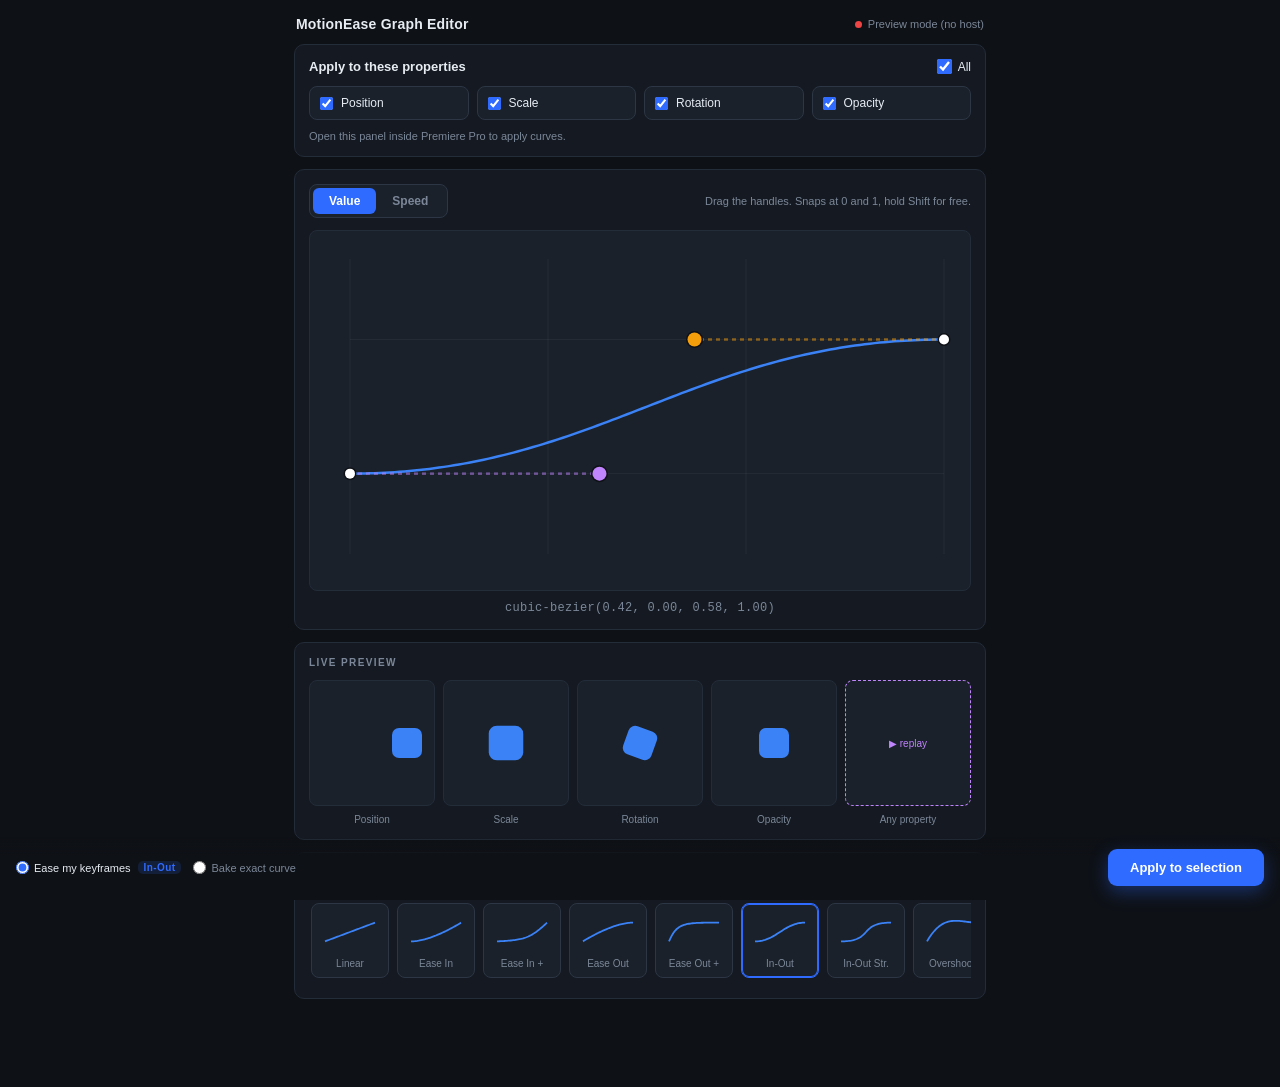
==== client/index.html @ f1df330a "Fix apply: pass raw key times and scope to the playhead's segment Two fixes for keyframe application" ====
<!DOCTYPE html>
<html lang="en">
<head>
    <meta charset="UTF-8" />
    <meta name="viewport" content="width=device-width, initial-scale=1.0" />
    <title>MotionEase Graph Editor</title>
    <link rel="stylesheet" href="css/style.css" />
</head>
<body>
    <div id="app">
        <!-- Title bar -->
        <header class="titlebar">
            <span class="title">MotionEase Graph Editor</span>
            <span class="status" id="hostStatus"><span class="dot"></span> Connecting…</span>
        </header>

        <!-- Properties -->
        <section class="block">
            <div class="row spread">
                <h2>Apply to these properties</h2>
                <label class="check inline">
                    <input type="checkbox" id="propAll" checked />
                    <span>All</span>
                </label>
            </div>
            <div class="prop-grid" id="propGrid">
                <label class="prop-chip"><input type="checkbox" data-prop="position" checked /><span>Position</span></label>
                <label class="prop-chip"><input type="checkbox" data-prop="scale" checked /><span>Scale</span></label>
                <label class="prop-chip"><input type="checkbox" data-prop="rotation" checked /><span>Rotation</span></label>
                <label class="prop-chip"><input type="checkbox" data-prop="opacity" checked /><span>Opacity</span></label>
            </div>
            <p class="hint" id="selectionHint">Select a clip with 2+ keyframes, then Apply.</p>
        </section>

        <!-- Editor -->
        <section class="block">
            <div class="row spread">
                <div class="seg" role="tablist">
                    <button class="seg-btn active" id="tabValue" data-mode="value">Value</button>
                    <button class="seg-btn" id="tabSpeed" data-mode="speed">Speed</button>
                </div>
                <span class="hint small">Drag the handles. Snaps at 0 and 1, hold Shift for free.</span>
            </div>

            <div class="graph-wrap">
                <canvas id="graph" width="560" height="300"></canvas>
            </div>

            <div class="readout" id="readout">cubic-bezier(0.42, 0.00, 0.58, 1.00)</div>
        </section>

        <!-- Live preview -->
        <section class="block">
            <div class="section-cap">LIVE PREVIEW</div>
            <div class="preview-row">
                <div class="preview-cell" data-preview="position"><div class="stage"><div class="dot-box" id="pvPosition"></div></div><span>Position</span></div>
                <div class="preview-cell" data-preview="scale"><div class="stage"><div class="dot-box" id="pvScale"></div></div><span>Scale</span></div>
                <div class="preview-cell" data-preview="rotation"><div class="stage"><div class="dot-box" id="pvRotation"></div></div><span>Rotation</span></div>
                <div class="preview-cell" data-preview="opacity"><div class="stage"><div class="dot-box" id="pvOpacity"></div></div><span>Opacity</span></div>
                <div class="preview-cell more" id="replayBtn"><div class="stage"><div class="more-badge">▶ replay</div></div><span>Any property</span></div>
            </div>
        </section>

        <!-- Presets -->
        <section class="block">
            <div class="row spread">
                <div class="section-cap">PRESETS</div>
                <button class="ghost-btn" id="savePresetBtn">+ Save current</button>
            </div>
            <div class="preset-scroll" id="presetScroll"></div>
        </section>

        <!-- Apply bar -->
        <footer class="applybar">
            <div class="apply-mode">
                <label class="radio"><input type="radio" name="applyMode" value="native" checked /><span>Ease my keyframes</span><em class="ease-type" id="easeType">In-Out</em></label>
                <label class="radio"><input type="radio" name="applyMode" value="bake" /><span>Bake exact curve</span></label>
                <span class="dens" id="densWrap">
                    <button class="step" id="densMinus" type="button" tabindex="-1" aria-label="Fewer keyframes">&minus;</button>
                    <input id="densInput" type="number" min="4" max="120" value="12" />
                    <button class="step" id="densPlus" type="button" tabindex="-1" aria-label="More keyframes">+</button>
                    <span class="dens-label">kf</span>
                </span>
            </div>
            <button class="apply-btn" id="applyBtn">Apply to selection</button>
        </footer>

        <div class="toast" id="toast"></div>
    </div>

    <script src="js/CSInterface.js"></script>
    <script src="js/bezier.js"></script>
    <script src="js/presets.js"></script>
    <script src="js/graph.js"></script>
    <script src="js/main.js"></script>
</body>
</html>
---- client/css/style.css ----
:root {
    --bg: #0e1116;
    --panel: #151a22;
    --panel-2: #1a212b;
    --stroke: #232c39;
    --stroke-2: #2c3644;
    --text: #e7ecf3;
    --muted: #7b8798;
    --muted-2: #5b6675;
    --accent: #2f6bff;
    --accent-soft: rgba(47, 107, 255, 0.15);
    --curve: #3b82f6;
    --handle-a: #c084fc;
    --handle-b: #f59e0b;
    --grid: rgba(255, 255, 255, 0.05);
    --ok: #22c55e;
    --radius: 10px;
    --font: -apple-system, BlinkMacSystemFont, "Segoe UI", Roboto, Helvetica, Arial, sans-serif;
}

* { box-sizing: border-box; margin: 0; padding: 0; }

html, body {
    background: var(--bg);
    color: var(--text);
    font-family: var(--font);
    font-size: 13px;
    -webkit-user-select: none;
    user-select: none;
    overflow-x: hidden;
    scrollbar-width: thin;                       /* Firefox / newer Chromium */
    scrollbar-color: var(--stroke-2) transparent;
}

/* ---- Themed scrollbars (panel runs in Chromium, so webkit rules apply) ---- */
::-webkit-scrollbar { width: 10px; height: 10px; }
::-webkit-scrollbar-track { background: transparent; }
::-webkit-scrollbar-thumb {
    background: var(--stroke-2);
    border-radius: 10px;
    border: 3px solid transparent;               /* inset padding around the thumb */
    background-clip: content-box;                /* keeps the rounded pill look */
    min-height: 36px;
}
::-webkit-scrollbar-thumb:hover { background: #3f4b5e; background-clip: content-box; }
::-webkit-scrollbar-thumb:active { background: var(--accent); background-clip: content-box; }
::-webkit-scrollbar-corner { background: transparent; }

#app { padding: 12px 14px 76px; max-width: 720px; margin: 0 auto; }

/* Title bar */
.titlebar { display: flex; align-items: center; justify-content: space-between; padding: 4px 2px 12px; }
.title { font-weight: 600; font-size: 14px; letter-spacing: .2px; }
.status { display: flex; align-items: center; gap: 6px; font-size: 11px; color: var(--muted); }
.status .dot { width: 7px; height: 7px; border-radius: 50%; background: var(--muted-2); }
.status.ok .dot { background: var(--ok); box-shadow: 0 0 8px var(--ok); }
.status.err .dot { background: #ef4444; }

/* Blocks */
.block {
    background: var(--panel);
    border: 1px solid var(--stroke);
    border-radius: var(--radius);
    padding: 14px;
    margin-bottom: 12px;
}
.row { display: flex; align-items: center; gap: 10px; }
.spread { justify-content: space-between; }
h2 { font-size: 13px; font-weight: 600; }
.section-cap { font-size: 10px; letter-spacing: 1.4px; color: var(--muted); font-weight: 700; }
.hint { color: var(--muted); font-size: 11px; margin-top: 10px; }
.hint.small { margin-top: 0; }

/* Checkboxes */
.check { display: inline-flex; align-items: center; gap: 6px; cursor: pointer; }
.check input { accent-color: var(--accent); width: 15px; height: 15px; }
.check.inline span { color: var(--text); font-size: 12px; }

/* Property chips */
.prop-grid { display: grid; grid-template-columns: repeat(4, 1fr); gap: 8px; margin-top: 12px; }
.prop-chip {
    display: flex; align-items: center; gap: 8px; cursor: pointer;
    background: var(--panel-2); border: 1px solid var(--stroke-2);
    border-radius: 8px; padding: 9px 10px; transition: border-color .15s, background .15s;
}
.prop-chip:hover { border-color: #3a4658; }
.prop-chip input { accent-color: var(--accent); }
.prop-chip span { font-size: 12px; }

/* Segmented control */
.seg { display: inline-flex; background: var(--panel-2); border: 1px solid var(--stroke-2); border-radius: 8px; padding: 3px; }
.seg-btn {
    border: none; background: transparent; color: var(--muted);
    padding: 6px 16px; border-radius: 6px; font-size: 12px; font-weight: 600; cursor: pointer;
    font-family: var(--font); transition: all .15s;
}
.seg-btn.active { background: var(--accent); color: #fff; }

/* Graph */
.graph-wrap { margin-top: 12px; background: var(--panel-2); border: 1px solid var(--stroke); border-radius: 8px; padding: 6px; }
#graph { width: 100%; height: auto; display: block; cursor: crosshair; touch-action: none; }
.readout {
    margin-top: 10px; font-family: "SF Mono", "Cascadia Code", Consolas, monospace;
    font-size: 12px; color: var(--muted); text-align: center; letter-spacing: .3px;
}

/* Live preview */
.preview-row { display: grid; grid-template-columns: repeat(5, 1fr); gap: 8px; margin-top: 12px; }
.preview-cell { display: flex; flex-direction: column; align-items: center; gap: 8px; }
.preview-cell span { font-size: 10px; color: var(--muted); }
.stage {
    width: 100%; aspect-ratio: 1 / 1; background: var(--panel-2);
    border: 1px solid var(--stroke); border-radius: 8px; position: relative; overflow: hidden;
    display: flex; align-items: center; justify-content: center;
}
.dot-box { width: 30px; height: 30px; border-radius: 7px; background: var(--curve); }
.preview-cell.more .stage { border-style: dashed; border-color: var(--handle-a); }
.more-badge { font-size: 10px; color: var(--handle-a); cursor: pointer; }

/* Presets */
.preset-scroll { display: flex; gap: 8px; overflow-x: auto; padding: 12px 2px 6px; }
.preset {
    flex: 0 0 auto; width: 78px; background: var(--panel-2);
    border: 1px solid var(--stroke-2); border-radius: 8px; padding: 8px; cursor: pointer;
    display: flex; flex-direction: column; gap: 6px; align-items: center; transition: border-color .15s;
    position: relative;
}
.preset:hover { border-color: var(--accent); }
.preset.active { border-color: var(--accent); box-shadow: 0 0 0 1px var(--accent) inset; }
.preset canvas { width: 100%; height: 40px; display: block; }
.preset span { font-size: 10px; color: var(--muted); white-space: nowrap; overflow: hidden; text-overflow: ellipsis; max-width: 100%; }
.preset .del { position: absolute; top: 2px; right: 4px; color: var(--muted-2); font-size: 12px; display: none; }
.preset:hover .del { display: block; }

.ghost-btn {
    background: transparent; border: 1px solid var(--stroke-2); color: var(--muted);
    border-radius: 7px; padding: 5px 10px; font-size: 11px; cursor: pointer; font-family: var(--font);
}
.ghost-btn:hover { color: var(--text); border-color: #3a4658; }

/* Apply bar */
.applybar {
    position: fixed; left: 0; right: 0; bottom: 0; background: linear-gradient(180deg, rgba(14,17,22,0) 0%, var(--bg) 30%);
    padding: 12px 16px 14px; display: flex; align-items: center; justify-content: space-between; gap: 12px;
}
.range-opt { font-size: 11px; }
.apply-mode { display: flex; align-items: center; gap: 12px; font-size: 11px; flex-wrap: wrap; }
.radio { display: inline-flex; align-items: center; gap: 5px; cursor: pointer; color: var(--muted); }
.radio input { accent-color: var(--accent); }
.radio input:checked + span { color: var(--text); }
/* segmented stepper pill: [ − | 24 | + ] kf */
.dens { color: var(--muted); display: inline-flex; align-items: center; gap: 6px; }
.dens.hidden { display: none; }
.dens .step,
.dens input {
    background: var(--panel-2);
    border: 1px solid var(--stroke-2);
    color: var(--text);
    height: 26px;
    font-family: var(--font);
}
.dens .step {
    width: 24px; padding: 0; font-size: 15px; line-height: 1; cursor: pointer;
    display: inline-flex; align-items: center; justify-content: center;
    transition: background .12s, color .12s, border-color .12s;
}
.dens #densMinus { border-radius: 7px 0 0 7px; border-right: none; }
.dens #densPlus { border-radius: 0 7px 7px 0; border-left: none; }
.dens input {
    width: 40px; text-align: center; font-size: 12px; font-weight: 600;
    border-radius: 0; padding: 0; margin: 0; -moz-appearance: textfield;
}
.dens .step:hover { background: var(--stroke-2); color: #fff; }
.dens .step:active { background: var(--accent); border-color: var(--accent); color: #fff; }
.dens input:focus { outline: none; border-color: var(--accent); }
.dens-label { font-size: 11px; color: var(--muted); }
/* kill the native Windows spinner arrows */
.dens input::-webkit-outer-spin-button,
.dens input::-webkit-inner-spin-button { -webkit-appearance: none; margin: 0; }
.ease-type {
    font-style: normal; font-size: 10px; font-weight: 700; letter-spacing: .4px;
    color: var(--accent); background: var(--accent-soft);
    border-radius: 5px; padding: 1px 6px; margin-left: 2px;
}
.ease-type.linear { color: var(--muted); background: transparent; border: 1px solid var(--stroke-2); }
.apply-btn {
    background: var(--accent); color: #fff; border: none; border-radius: 9px;
    padding: 11px 22px; font-size: 13px; font-weight: 700; cursor: pointer; font-family: var(--font);
    box-shadow: 0 6px 18px rgba(47,107,255,.35);
}
.apply-btn:hover { filter: brightness(1.08); }
.apply-btn:active { transform: translateY(1px); }
.apply-btn:disabled { opacity: .5; cursor: not-allowed; box-shadow: none; }

/* Toast */
.toast {
    position: fixed; bottom: 70px; left: 50%; transform: translateX(-50%) translateY(20px);
    background: #0b0e13; border: 1px solid var(--stroke-2); color: var(--text);
    padding: 10px 16px; border-radius: 8px; font-size: 12px; opacity: 0; pointer-events: none;
    transition: opacity .2s, transform .2s; max-width: 90%; text-align: center;
}
.toast.show { opacity: 1; transform: translateX(-50%) translateY(0); }
.toast.err { border-color: #ef4444; }
.toast.ok { border-color: var(--ok); }
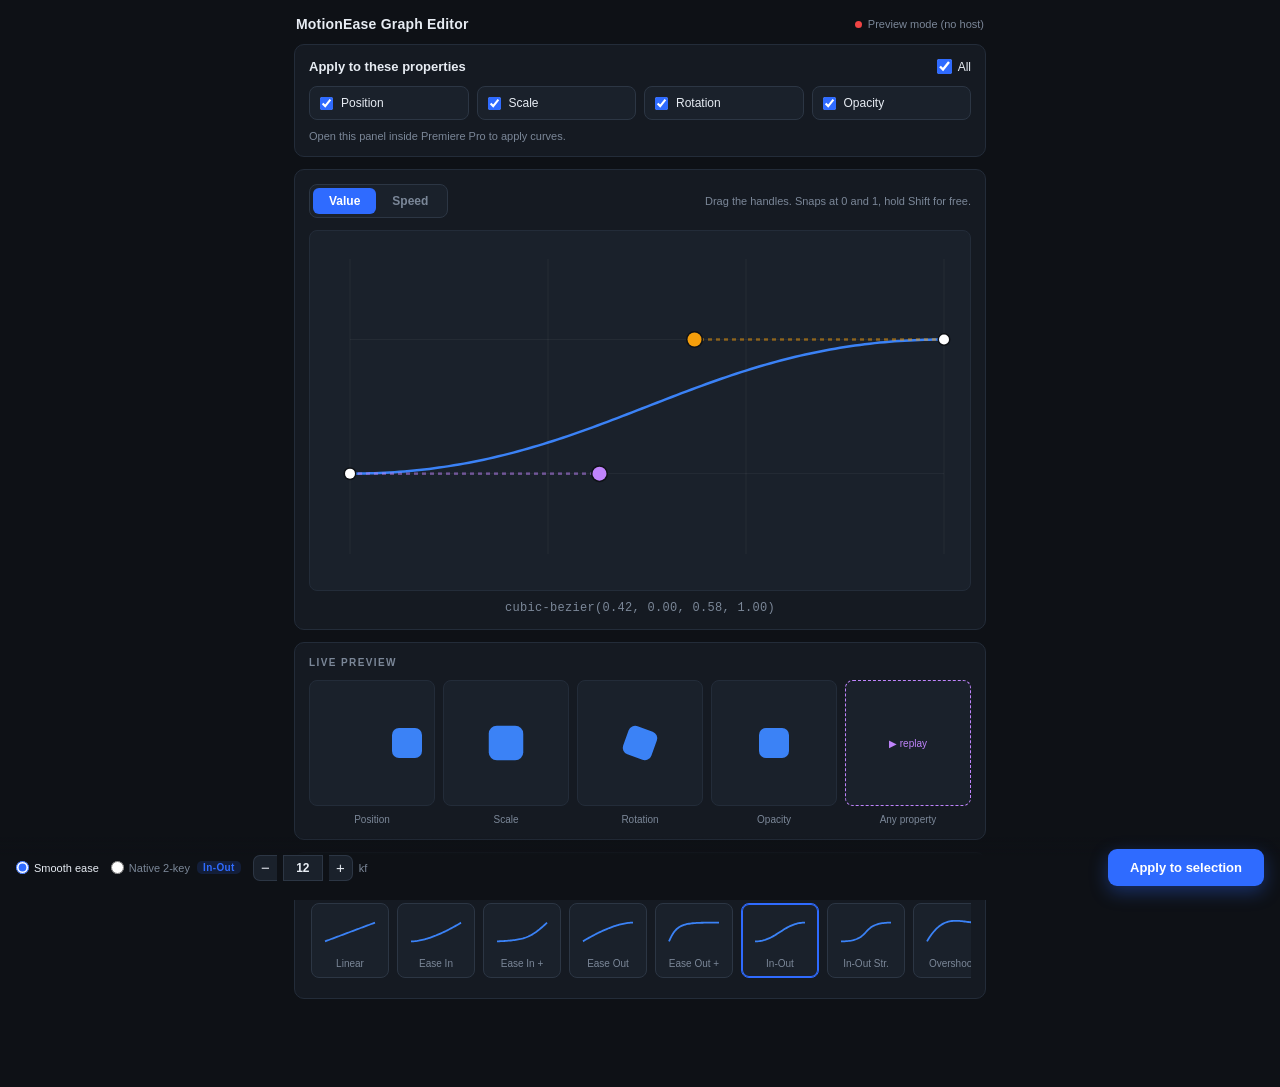
==== commit 6ab56067: "Add adaptive bezier baking as the default "Smooth ease" mode Since Premiere's API can't set keyframe" ====
--- a/client/index.html
+++ b/client/index.html
@@ -73,8 +73,8 @@
         <!-- Apply bar -->
         <footer class="applybar">
             <div class="apply-mode">
-                <label class="radio"><input type="radio" name="applyMode" value="native" checked /><span>Ease my keyframes</span><em class="ease-type" id="easeType">In-Out</em></label>
-                <label class="radio"><input type="radio" name="applyMode" value="bake" /><span>Bake exact curve</span></label>
+                <label class="radio"><input type="radio" name="applyMode" value="bake" checked /><span>Smooth ease</span></label>
+                <label class="radio"><input type="radio" name="applyMode" value="native" /><span>Native 2-key</span><em class="ease-type" id="easeType">In-Out</em></label>
                 <span class="dens" id="densWrap">
                     <button class="step" id="densMinus" type="button" tabindex="-1" aria-label="Fewer keyframes">&minus;</button>
                     <input id="densInput" type="number" min="4" max="120" value="12" />
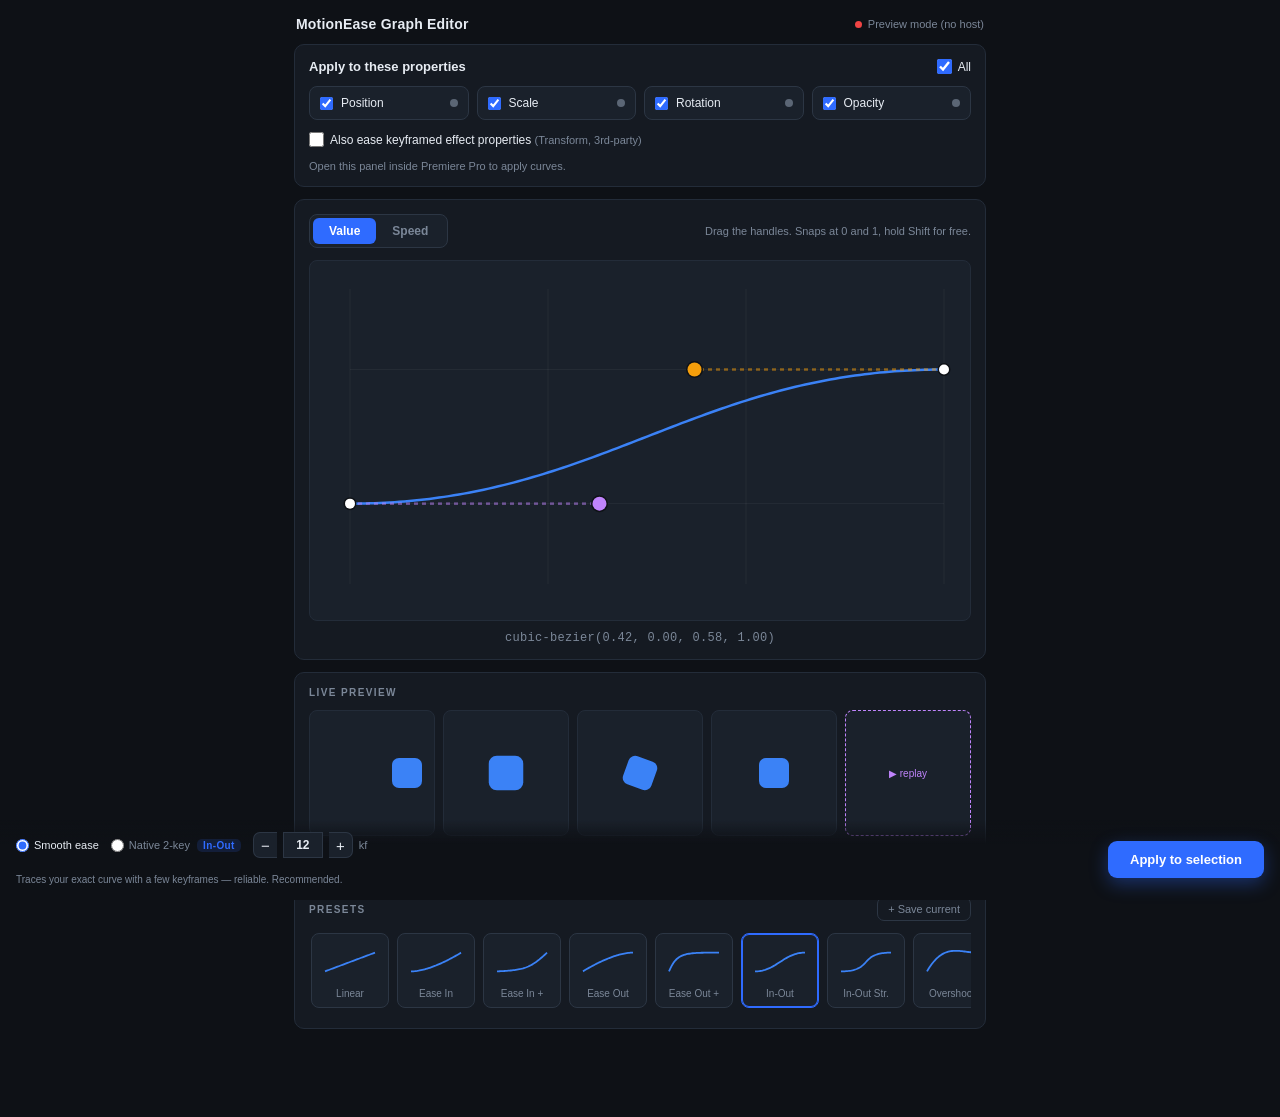
==== commit 170f80a5: "Clarify the two apply modes with tooltips + a live caption Smooth ease vs Native 2-key wasn't self-e" ====
--- a/client/index.html
+++ b/client/index.html
@@ -24,12 +24,14 @@
                 </label>
             </div>
             <div class="prop-grid" id="propGrid">
-                <label class="prop-chip"><input type="checkbox" data-prop="position" checked /><span>Position</span></label>
-                <label class="prop-chip"><input type="checkbox" data-prop="scale" checked /><span>Scale</span></label>
-                <label class="prop-chip"><input type="checkbox" data-prop="rotation" checked /><span>Rotation</span></label>
-                <label class="prop-chip"><input type="checkbox" data-prop="opacity" checked /><span>Opacity</span></label>
+                <label class="prop-chip"><input type="checkbox" data-prop="position" checked /><span>Position</span><i class="kf-dot" data-dot="position" title="keyframe status"></i></label>
+                <label class="prop-chip"><input type="checkbox" data-prop="scale" checked /><span>Scale</span><i class="kf-dot" data-dot="scale"></i></label>
+                <label class="prop-chip"><input type="checkbox" data-prop="rotation" checked /><span>Rotation</span><i class="kf-dot" data-dot="rotation"></i></label>
+                <label class="prop-chip"><input type="checkbox" data-prop="opacity" checked /><span>Opacity</span><i class="kf-dot" data-dot="opacity"></i></label>
             </div>
+            <label class="check inline anykeyed"><input type="checkbox" id="anyKeyed" /><span>Also ease keyframed effect properties <em>(Transform, 3rd-party)</em></span></label>
             <p class="hint" id="selectionHint">Select a clip with 2+ keyframes, then Apply.</p>
+            <p class="hint effects-line" id="effectsLine"></p>
         </section>
 
         <!-- Editor -->
@@ -73,14 +75,15 @@
         <!-- Apply bar -->
         <footer class="applybar">
             <div class="apply-mode">
-                <label class="radio"><input type="radio" name="applyMode" value="bake" checked /><span>Smooth ease</span></label>
-                <label class="radio"><input type="radio" name="applyMode" value="native" /><span>Native 2-key</span><em class="ease-type" id="easeType">In-Out</em></label>
+                <label class="radio" title="Bakes a few keyframes that trace your exact curve (incl. overshoot). Reliable on every Premiere version. Recommended."><input type="radio" name="applyMode" value="bake" checked /><span>Smooth ease</span></label>
+                <label class="radio" title="Keeps only your 2 keyframes and applies Premiere's bezier ease. Cleanest, but a generic ease — can't reproduce the exact curve."><input type="radio" name="applyMode" value="native" /><span>Native 2-key</span><em class="ease-type" id="easeType">In-Out</em></label>
                 <span class="dens" id="densWrap">
                     <button class="step" id="densMinus" type="button" tabindex="-1" aria-label="Fewer keyframes">&minus;</button>
                     <input id="densInput" type="number" min="4" max="120" value="12" />
                     <button class="step" id="densPlus" type="button" tabindex="-1" aria-label="More keyframes">+</button>
                     <span class="dens-label">kf</span>
                 </span>
+                <span class="mode-caption" id="modeCaption"></span>
             </div>
             <button class="apply-btn" id="applyBtn">Apply to selection</button>
         </footer>
--- a/client/css/style.css
+++ b/client/css/style.css
@@ -85,7 +85,22 @@
 }
 .prop-chip:hover { border-color: #3a4658; }
 .prop-chip input { accent-color: var(--accent); }
-.prop-chip span { font-size: 12px; }
+.prop-chip span { font-size: 12px; flex: 1; }
+
+/* per-property keyframe status dot */
+.kf-dot {
+    width: 8px; height: 8px; border-radius: 50%; flex: 0 0 auto;
+    background: var(--muted-2); box-shadow: none; transition: background .2s, box-shadow .2s;
+}
+.kf-dot.keyed { background: var(--ok); box-shadow: 0 0 7px var(--ok); }      /* has 2+ keyframes */
+.kf-dot.none  { background: var(--muted-2); opacity: .6; }                   /* keyframeable, not animated */
+.kf-dot.absent { background: transparent; border: 1px solid var(--stroke-2); } /* not on this clip */
+
+.anykeyed { margin-top: 12px; }
+.anykeyed span { font-size: 12px; color: var(--text); }
+.anykeyed em { font-style: normal; color: var(--muted); font-size: 11px; }
+.effects-line { margin-top: 6px; color: var(--handle-a); font-size: 11px; }
+.effects-line:empty { display: none; }
 
 /* Segmented control */
 .seg { display: inline-flex; background: var(--panel-2); border: 1px solid var(--stroke-2); border-radius: 8px; padding: 3px; }
@@ -174,6 +189,7 @@
 .dens .step:active { background: var(--accent); border-color: var(--accent); color: #fff; }
 .dens input:focus { outline: none; border-color: var(--accent); }
 .dens-label { font-size: 11px; color: var(--muted); }
+.mode-caption { flex-basis: 100%; font-size: 10px; color: var(--muted); margin-top: 3px; line-height: 1.3; }
 /* kill the native Windows spinner arrows */
 .dens input::-webkit-outer-spin-button,
 .dens input::-webkit-inner-spin-button { -webkit-appearance: none; margin: 0; }
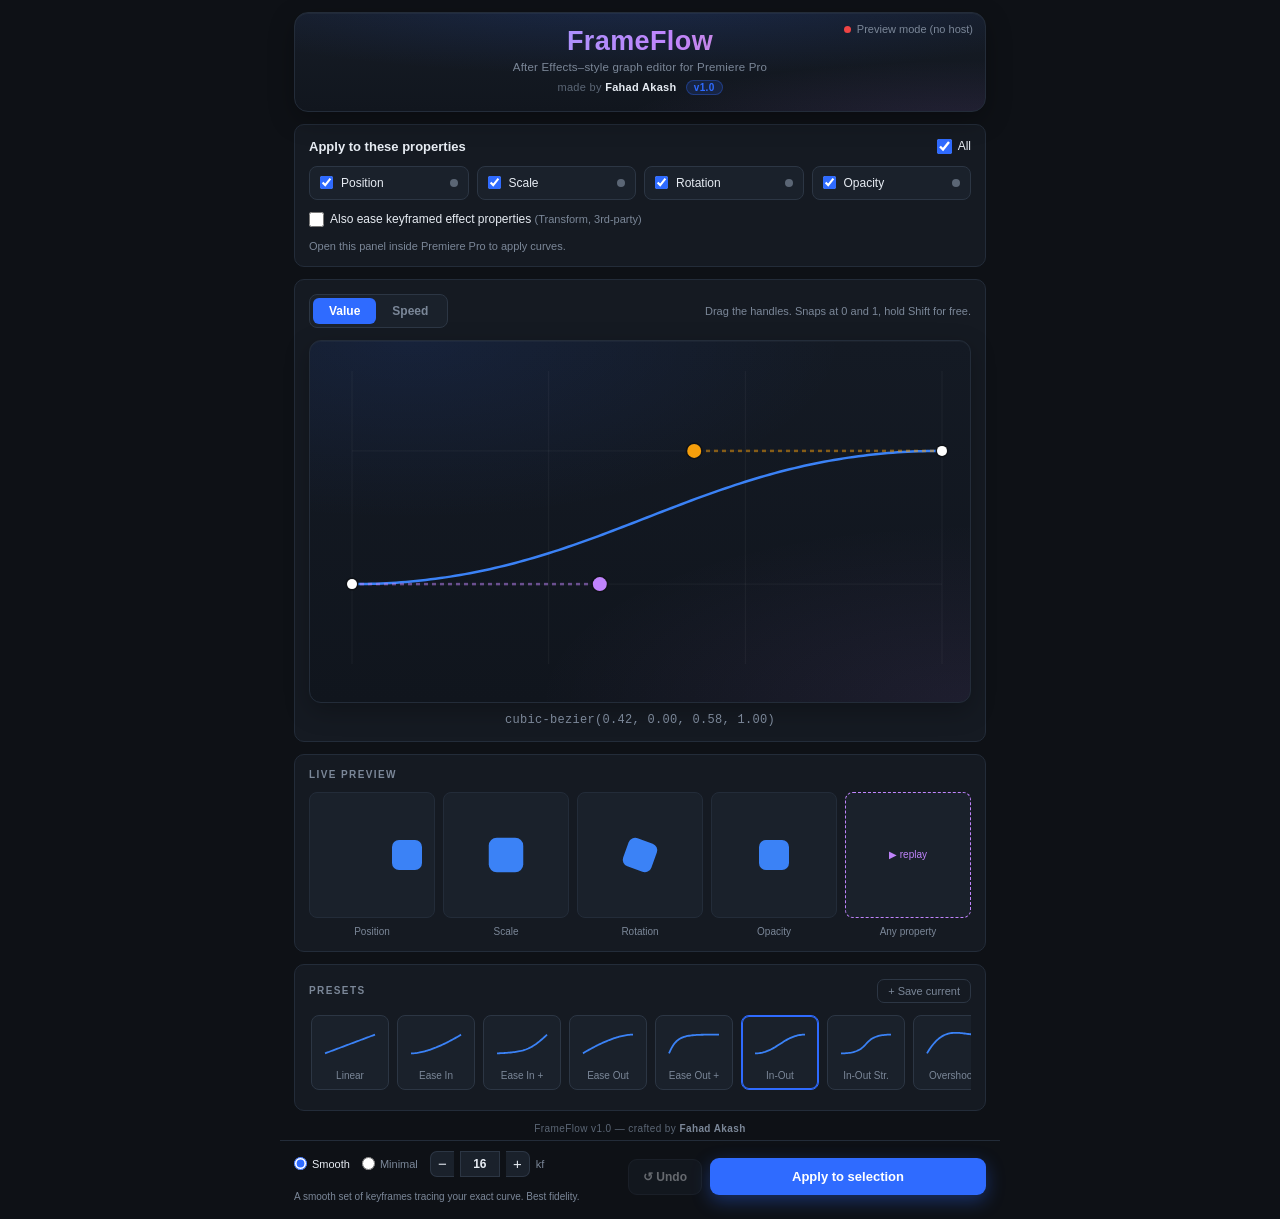
==== commit 378b5160: "Rename project MotionEase -> FrameFlow Rename across all code, UI text, docs, installers and build s" ====
--- a/client/index.html
+++ b/client/index.html
@@ -3,33 +3,35 @@
 <head>
     <meta charset="UTF-8" />
     <meta name="viewport" content="width=device-width, initial-scale=1.0" />
-    <title>MotionEase Graph Editor</title>
+    <title>FrameFlow Graph Editor</title>
     <link rel="stylesheet" href="css/style.css" />
 </head>
 <body>
     <div id="app">
         <!-- Title bar -->
-        <header class="titlebar">
-            <span class="title">MotionEase Graph Editor</span>
-            <span class="status" id="hostStatus"><span class="dot"></span> Connecting…</span>
+        <header class="hero">
+            <span class="status" id="hostStatus" title="Connection to Premiere Pro"><span class="dot"></span> Connecting…</span>
+            <h1 class="hero-title" title="FrameFlow — an After Effects–style value & speed graph editor for Premiere Pro">FrameFlow</h1>
+            <p class="hero-sub">After Effects–style graph editor for Premiere Pro</p>
+            <p class="hero-meta">made by <b title="Author">Fahad Akash</b> <span class="ver" title="Version 1.0">v1.0</span></p>
         </header>
 
         <!-- Properties -->
         <section class="block">
             <div class="row spread">
-                <h2>Apply to these properties</h2>
-                <label class="check inline">
+                <h2 title="Pick which of the clip's properties the ease is applied to when you press Apply">Apply to these properties</h2>
+                <label class="check inline" title="Toggle all four properties on or off">
                     <input type="checkbox" id="propAll" checked />
                     <span>All</span>
                 </label>
             </div>
             <div class="prop-grid" id="propGrid">
-                <label class="prop-chip"><input type="checkbox" data-prop="position" checked /><span>Position</span><i class="kf-dot" data-dot="position" title="keyframe status"></i></label>
-                <label class="prop-chip"><input type="checkbox" data-prop="scale" checked /><span>Scale</span><i class="kf-dot" data-dot="scale"></i></label>
-                <label class="prop-chip"><input type="checkbox" data-prop="rotation" checked /><span>Rotation</span><i class="kf-dot" data-dot="rotation"></i></label>
-                <label class="prop-chip"><input type="checkbox" data-prop="opacity" checked /><span>Opacity</span><i class="kf-dot" data-dot="opacity"></i></label>
+                <label class="prop-chip" title="Apply the ease to Motion → Position (and any Transform-effect Position)"><input type="checkbox" data-prop="position" checked /><span>Position</span><i class="kf-dot" data-dot="position" title="Green = has keyframes · Dim = no keyframes yet · Hollow = not on this clip"></i></label>
+                <label class="prop-chip" title="Apply the ease to Scale"><input type="checkbox" data-prop="scale" checked /><span>Scale</span><i class="kf-dot" data-dot="scale" title="Green = has keyframes · Dim = no keyframes yet · Hollow = not on this clip"></i></label>
+                <label class="prop-chip" title="Apply the ease to Rotation"><input type="checkbox" data-prop="rotation" checked /><span>Rotation</span><i class="kf-dot" data-dot="rotation" title="Green = has keyframes · Dim = no keyframes yet · Hollow = not on this clip"></i></label>
+                <label class="prop-chip" title="Apply the ease to Opacity"><input type="checkbox" data-prop="opacity" checked /><span>Opacity</span><i class="kf-dot" data-dot="opacity" title="Green = has keyframes · Dim = no keyframes yet · Hollow = not on this clip"></i></label>
             </div>
-            <label class="check inline anykeyed"><input type="checkbox" id="anyKeyed" /><span>Also ease keyframed effect properties <em>(Transform, 3rd-party)</em></span></label>
+            <label class="check inline anykeyed" title="Also ease ANY parameter that has 2+ keyframes — covers the Transform effect and third-party plugin properties with custom names"><input type="checkbox" id="anyKeyed" /><span>Also ease keyframed effect properties <em>(Transform, 3rd-party)</em></span></label>
             <p class="hint" id="selectionHint">Select a clip with 2+ keyframes, then Apply.</p>
             <p class="hint effects-line" id="effectsLine"></p>
         </section>
@@ -38,54 +40,59 @@
         <section class="block">
             <div class="row spread">
                 <div class="seg" role="tablist">
-                    <button class="seg-btn active" id="tabValue" data-mode="value">Value</button>
-                    <button class="seg-btn" id="tabSpeed" data-mode="speed">Speed</button>
+                    <button class="seg-btn active" id="tabValue" data-mode="value" title="Value graph: the property's value over time — the ease shape itself.">Value</button>
+                    <button class="seg-btn" id="tabSpeed" data-mode="speed" title="Speed graph: the same ease seen as velocity — how fast the value moves at each moment (accelerate / coast / decelerate).">Speed</button>
                 </div>
                 <span class="hint small">Drag the handles. Snaps at 0 and 1, hold Shift for free.</span>
             </div>
 
-            <div class="graph-wrap">
+            <div class="graph-wrap" title="Drag the two colored handles to shape the ease. Hold Shift for free movement past 0–1 (overshoot / anticipation).">
                 <canvas id="graph" width="560" height="300"></canvas>
             </div>
 
-            <div class="readout" id="readout">cubic-bezier(0.42, 0.00, 0.58, 1.00)</div>
+            <div class="readout" id="readout" title="The ease as a CSS-style cubic-bezier — the four handle coordinates">cubic-bezier(0.42, 0.00, 0.58, 1.00)</div>
         </section>
 
         <!-- Live preview -->
         <section class="block">
-            <div class="section-cap">LIVE PREVIEW</div>
+            <div class="section-cap" title="A live loop of your current ease applied to each property type">LIVE PREVIEW</div>
             <div class="preview-row">
-                <div class="preview-cell" data-preview="position"><div class="stage"><div class="dot-box" id="pvPosition"></div></div><span>Position</span></div>
-                <div class="preview-cell" data-preview="scale"><div class="stage"><div class="dot-box" id="pvScale"></div></div><span>Scale</span></div>
-                <div class="preview-cell" data-preview="rotation"><div class="stage"><div class="dot-box" id="pvRotation"></div></div><span>Rotation</span></div>
-                <div class="preview-cell" data-preview="opacity"><div class="stage"><div class="dot-box" id="pvOpacity"></div></div><span>Opacity</span></div>
-                <div class="preview-cell more" id="replayBtn"><div class="stage"><div class="more-badge">▶ replay</div></div><span>Any property</span></div>
+                <div class="preview-cell" data-preview="position" title="Your ease previewed as movement"><div class="stage"><div class="dot-box" id="pvPosition"></div></div><span>Position</span></div>
+                <div class="preview-cell" data-preview="scale" title="Your ease previewed as scaling"><div class="stage"><div class="dot-box" id="pvScale"></div></div><span>Scale</span></div>
+                <div class="preview-cell" data-preview="rotation" title="Your ease previewed as rotation"><div class="stage"><div class="dot-box" id="pvRotation"></div></div><span>Rotation</span></div>
+                <div class="preview-cell" data-preview="opacity" title="Your ease previewed as a fade"><div class="stage"><div class="dot-box" id="pvOpacity"></div></div><span>Opacity</span></div>
+                <div class="preview-cell more" id="replayBtn" title="Replay the preview loop"><div class="stage"><div class="more-badge">▶ replay</div></div><span>Any property</span></div>
             </div>
         </section>
 
         <!-- Presets -->
         <section class="block">
             <div class="row spread">
-                <div class="section-cap">PRESETS</div>
-                <button class="ghost-btn" id="savePresetBtn">+ Save current</button>
+                <div class="section-cap" title="Click a preset to load its curve. Scroll for more.">PRESETS</div>
+                <button class="ghost-btn" id="savePresetBtn" title="Save the current curve as a reusable preset">+ Save current</button>
             </div>
             <div class="preset-scroll" id="presetScroll"></div>
         </section>
 
+        <div class="credit">FrameFlow v1.0 — crafted by <b>Fahad Akash</b></div>
+
         <!-- Apply bar -->
         <footer class="applybar">
             <div class="apply-mode">
-                <label class="radio" title="Bakes a few keyframes that trace your exact curve (incl. overshoot). Reliable on every Premiere version. Recommended."><input type="radio" name="applyMode" value="bake" checked /><span>Smooth ease</span></label>
-                <label class="radio" title="Keeps only your 2 keyframes and applies Premiere's bezier ease. Cleanest, but a generic ease — can't reproduce the exact curve."><input type="radio" name="applyMode" value="native" /><span>Native 2-key</span><em class="ease-type" id="easeType">In-Out</em></label>
+                <label class="radio" title="Traces your exact curve with a smooth set of keyframes (~16). Best fidelity. Recommended."><input type="radio" name="applyMode" value="smooth" data-density="16" checked /><span>Smooth</span></label>
+                <label class="radio" title="Traces your curve with only a few keyframes (~6). Cleaner &amp; lighter, still accurate — and it always applies."><input type="radio" name="applyMode" value="minimal" data-density="6" /><span>Minimal</span></label>
                 <span class="dens" id="densWrap">
-                    <button class="step" id="densMinus" type="button" tabindex="-1" aria-label="Fewer keyframes">&minus;</button>
-                    <input id="densInput" type="number" min="4" max="120" value="12" />
-                    <button class="step" id="densPlus" type="button" tabindex="-1" aria-label="More keyframes">+</button>
-                    <span class="dens-label">kf</span>
+                    <button class="step" id="densMinus" type="button" tabindex="-1" aria-label="Fewer keyframes" title="Fewer keyframes">&minus;</button>
+                    <input id="densInput" type="number" min="3" max="120" value="16" title="How many keyframes to bake — fewer is cleaner, more is smoother" />
+                    <button class="step" id="densPlus" type="button" tabindex="-1" aria-label="More keyframes" title="More keyframes">+</button>
+                    <span class="dens-label" title="keyframes">kf</span>
                 </span>
                 <span class="mode-caption" id="modeCaption"></span>
             </div>
-            <button class="apply-btn" id="applyBtn">Apply to selection</button>
+            <div class="apply-actions">
+                <button class="undo-btn" id="undoBtn" title="Restore properties to how they were before the last Apply (Ctrl+Z)" disabled>↺ Undo</button>
+                <button class="apply-btn" id="applyBtn" title="Bake the ease onto the selected clip's ticked properties (playhead picks the keyframe segment)">Apply to selection</button>
+            </div>
         </footer>
 
         <div class="toast" id="toast"></div>
--- a/client/css/style.css
+++ b/client/css/style.css
@@ -46,11 +46,37 @@
 ::-webkit-scrollbar-thumb:active { background: var(--accent); background-clip: content-box; }
 ::-webkit-scrollbar-corner { background: transparent; }
 
-#app { padding: 12px 14px 76px; max-width: 720px; margin: 0 auto; }
+#app { padding: 12px 14px 8px; max-width: 720px; margin: 0 auto; }
 
 /* Title bar */
-.titlebar { display: flex; align-items: center; justify-content: space-between; padding: 4px 2px 12px; }
-.title { font-weight: 600; font-size: 14px; letter-spacing: .2px; }
+.hero {
+    position: relative; text-align: center; padding: 14px 10px 16px; margin-bottom: 12px;
+    border: 1px solid var(--stroke); border-radius: 14px;
+    background:
+        radial-gradient(120% 140% at 50% -20%, rgba(47,107,255,0.16), transparent 60%),
+        radial-gradient(90% 120% at 100% 120%, rgba(192,132,252,0.12), transparent 60%),
+        linear-gradient(180deg, #161c26 0%, #11161e 100%);
+    box-shadow: inset 0 1px 0 rgba(255,255,255,0.04), 0 8px 26px rgba(0,0,0,0.28);
+}
+.hero-title {
+    font-size: 27px; font-weight: 800; letter-spacing: .4px; line-height: 1.1;
+    background: linear-gradient(92deg, #7db0ff 0%, #c084fc 55%, #f59e0b 120%);
+    -webkit-background-clip: text; background-clip: text; -webkit-text-fill-color: transparent;
+}
+.hero-sub { margin-top: 4px; font-size: 11.5px; color: var(--muted); letter-spacing: .2px; }
+.hero-meta { margin-top: 7px; font-size: 11px; color: var(--muted-2); letter-spacing: .3px; }
+.hero-meta b { color: var(--text); font-weight: 700; }
+.hero-meta .ver {
+    display: inline-block; margin-left: 6px; padding: 1px 7px; border-radius: 20px;
+    font-size: 10px; font-weight: 700; color: var(--accent);
+    background: var(--accent-soft); border: 1px solid rgba(47,107,255,0.35);
+}
+.hero .status { position: absolute; top: 10px; right: 12px; }
+.credit {
+    text-align: center; font-size: 10px; color: var(--muted-2); letter-spacing: .4px;
+    margin: 4px 0 2px;
+}
+.credit b { color: var(--muted); font-weight: 600; }
 .status { display: flex; align-items: center; gap: 6px; font-size: 11px; color: var(--muted); }
 .status .dot { width: 7px; height: 7px; border-radius: 50%; background: var(--muted-2); }
 .status.ok .dot { background: var(--ok); box-shadow: 0 0 8px var(--ok); }
@@ -64,8 +90,9 @@
     padding: 14px;
     margin-bottom: 12px;
 }
-.row { display: flex; align-items: center; gap: 10px; }
+.row { display: flex; align-items: center; gap: 10px; flex-wrap: wrap; }
 .spread { justify-content: space-between; }
+.hint { overflow-wrap: anywhere; }
 h2 { font-size: 13px; font-weight: 600; }
 .section-cap { font-size: 10px; letter-spacing: 1.4px; color: var(--muted); font-weight: 700; }
 .hint { color: var(--muted); font-size: 11px; margin-top: 10px; }
@@ -77,7 +104,7 @@
 .check.inline span { color: var(--text); font-size: 12px; }
 
 /* Property chips */
-.prop-grid { display: grid; grid-template-columns: repeat(4, 1fr); gap: 8px; margin-top: 12px; }
+.prop-grid { display: grid; grid-template-columns: repeat(auto-fit, minmax(108px, 1fr)); gap: 8px; margin-top: 12px; }
 .prop-chip {
     display: flex; align-items: center; gap: 8px; cursor: pointer;
     background: var(--panel-2); border: 1px solid var(--stroke-2);
@@ -112,7 +139,14 @@
 .seg-btn.active { background: var(--accent); color: #fff; }
 
 /* Graph */
-.graph-wrap { margin-top: 12px; background: var(--panel-2); border: 1px solid var(--stroke); border-radius: 8px; padding: 6px; }
+.graph-wrap {
+    margin-top: 12px; border: 1px solid var(--stroke); border-radius: 12px; padding: 8px;
+    background:
+        radial-gradient(120% 90% at 15% 0%, rgba(47,107,255,0.10), transparent 55%),
+        radial-gradient(120% 90% at 100% 100%, rgba(192,132,252,0.08), transparent 55%),
+        linear-gradient(180deg, #141a24 0%, #10151d 100%);
+    box-shadow: inset 0 1px 0 rgba(255,255,255,0.03), 0 8px 24px rgba(0,0,0,0.25);
+}
 #graph { width: 100%; height: auto; display: block; cursor: crosshair; touch-action: none; }
 .readout {
     margin-top: 10px; font-family: "SF Mono", "Cascadia Code", Consolas, monospace;
@@ -120,7 +154,7 @@
 }
 
 /* Live preview */
-.preview-row { display: grid; grid-template-columns: repeat(5, 1fr); gap: 8px; margin-top: 12px; }
+.preview-row { display: grid; grid-template-columns: repeat(auto-fit, minmax(64px, 1fr)); gap: 8px; margin-top: 12px; }
 .preview-cell { display: flex; flex-direction: column; align-items: center; gap: 8px; }
 .preview-cell span { font-size: 10px; color: var(--muted); }
 .stage {
@@ -155,11 +189,13 @@
 
 /* Apply bar */
 .applybar {
-    position: fixed; left: 0; right: 0; bottom: 0; background: linear-gradient(180deg, rgba(14,17,22,0) 0%, var(--bg) 30%);
-    padding: 12px 16px 14px; display: flex; align-items: center; justify-content: space-between; gap: 12px;
+    position: sticky; bottom: 0; z-index: 5;
+    background: var(--bg); border-top: 1px solid var(--stroke);
+    margin: 6px -14px 0; padding: 10px 14px calc(8px + env(safe-area-inset-bottom, 0px));
+    display: flex; align-items: center; justify-content: space-between; gap: 10px; flex-wrap: wrap;
 }
 .range-opt { font-size: 11px; }
-.apply-mode { display: flex; align-items: center; gap: 12px; font-size: 11px; flex-wrap: wrap; }
+.apply-mode { display: flex; align-items: center; gap: 10px 12px; font-size: 11px; flex-wrap: wrap; flex: 1 1 200px; min-width: 0; }
 .radio { display: inline-flex; align-items: center; gap: 5px; cursor: pointer; color: var(--muted); }
 .radio input { accent-color: var(--accent); }
 .radio input:checked + span { color: var(--text); }
@@ -201,20 +237,49 @@
 .ease-type.linear { color: var(--muted); background: transparent; border: 1px solid var(--stroke-2); }
 .apply-btn {
     background: var(--accent); color: #fff; border: none; border-radius: 9px;
-    padding: 11px 22px; font-size: 13px; font-weight: 700; cursor: pointer; font-family: var(--font);
-    box-shadow: 0 6px 18px rgba(47,107,255,.35);
-}
+    padding: 11px 20px; font-size: 13px; font-weight: 700; cursor: pointer; font-family: var(--font);
+    box-shadow: 0 6px 18px rgba(47,107,255,.35); white-space: nowrap; flex: 1 1 auto;
+}
+.undo-btn { white-space: nowrap; flex: 0 0 auto; }
+.apply-actions { display: flex; align-items: center; gap: 8px; flex: 1 1 auto; justify-content: flex-end; }
+.undo-btn {
+    background: var(--panel-2); color: var(--text); border: 1px solid var(--stroke-2);
+    border-radius: 9px; padding: 10px 14px; font-size: 12px; font-weight: 600;
+    cursor: pointer; font-family: var(--font); transition: border-color .15s, color .15s;
+}
+.undo-btn:hover:not(:disabled) { border-color: var(--accent); color: #fff; }
+.undo-btn:active:not(:disabled) { transform: translateY(1px); }
+.undo-btn:disabled { opacity: .4; cursor: not-allowed; }
 .apply-btn:hover { filter: brightness(1.08); }
 .apply-btn:active { transform: translateY(1px); }
 .apply-btn:disabled { opacity: .5; cursor: not-allowed; box-shadow: none; }
 
-/* Toast */
+/* Toast — slides down from the top, always fully visible, above everything */
 .toast {
-    position: fixed; bottom: 70px; left: 50%; transform: translateX(-50%) translateY(20px);
+    position: fixed; top: 12px; left: 50%; transform: translateX(-50%) translateY(-18px);
     background: #0b0e13; border: 1px solid var(--stroke-2); color: var(--text);
-    padding: 10px 16px; border-radius: 8px; font-size: 12px; opacity: 0; pointer-events: none;
-    transition: opacity .2s, transform .2s; max-width: 90%; text-align: center;
+    padding: 10px 16px; border-radius: 9px; font-size: 12px; line-height: 1.35;
+    opacity: 0; pointer-events: none; z-index: 200;
+    transition: opacity .2s, transform .2s; max-width: calc(100% - 24px); text-align: center;
+    box-shadow: 0 10px 30px rgba(0,0,0,.45);
 }
 .toast.show { opacity: 1; transform: translateX(-50%) translateY(0); }
 .toast.err { border-color: #ef4444; }
 .toast.ok { border-color: var(--ok); }
+
+/* ---- Responsive: keep everything intact when the panel gets narrow ---- */
+@media (max-width: 420px) {
+    #app { padding: 10px 10px 8px; }
+    .block { padding: 12px; }
+    .applybar { margin-left: -10px; margin-right: -10px; padding-left: 10px; padding-right: 10px; }
+    .hero { padding: 12px 8px 14px; }
+    .hero-title { font-size: 23px; }
+    .hero .status { position: static; display: inline-flex; margin-bottom: 6px; }
+    .seg-btn { padding: 6px 12px; }
+    /* stack the apply actions full-width under the mode controls */
+    .apply-actions { flex-basis: 100%; }
+}
+@media (max-width: 300px) {
+    .prop-grid { grid-template-columns: 1fr; }
+    .hero-title { font-size: 20px; }
+}
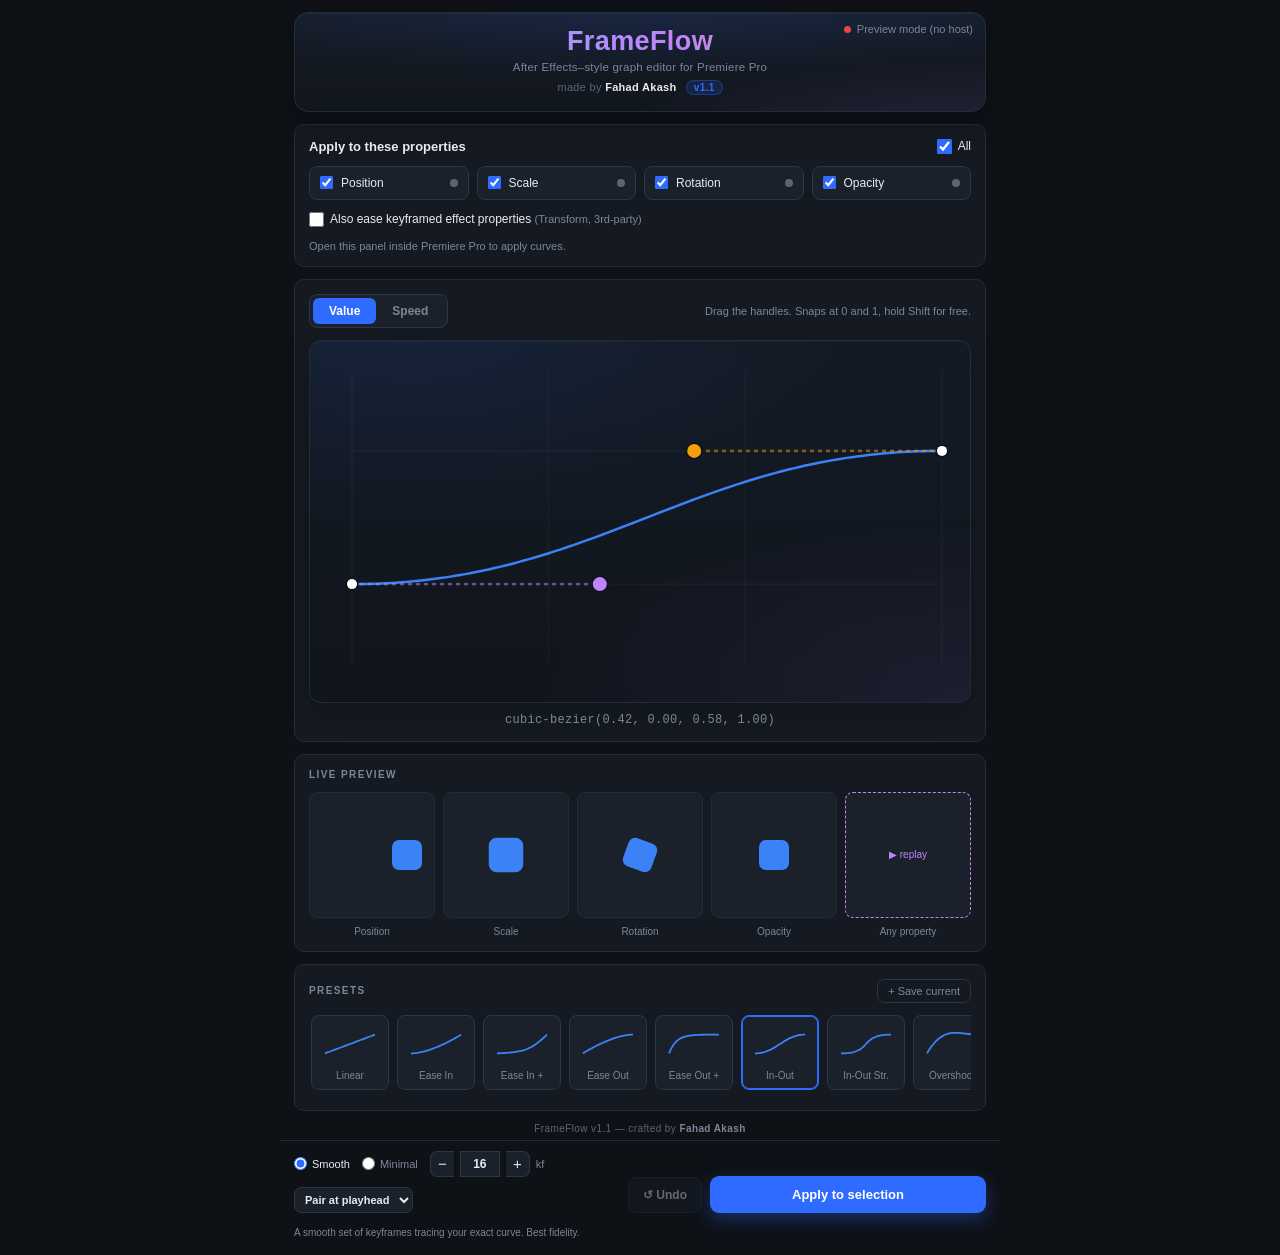
==== commit e1af41fb: "Merge pull request #1 from FahadAkash/fix/keyframe-segment-selection Bake between your keyframes, no" ====
--- a/client/index.html
+++ b/client/index.html
@@ -13,7 +13,7 @@
             <span class="status" id="hostStatus" title="Connection to Premiere Pro"><span class="dot"></span> Connecting…</span>
             <h1 class="hero-title" title="FrameFlow — an After Effects–style value & speed graph editor for Premiere Pro">FrameFlow</h1>
             <p class="hero-sub">After Effects–style graph editor for Premiere Pro</p>
-            <p class="hero-meta">made by <b title="Author">Fahad Akash</b> <span class="ver" title="Version 1.0">v1.0</span></p>
+            <p class="hero-meta">made by <b title="Author">Fahad Akash</b> <span class="ver" title="Version 1.1">v1.1</span></p>
         </header>
 
         <!-- Properties -->
@@ -74,7 +74,7 @@
             <div class="preset-scroll" id="presetScroll"></div>
         </section>
 
-        <div class="credit">FrameFlow v1.0 — crafted by <b>Fahad Akash</b></div>
+        <div class="credit">FrameFlow v1.1 — crafted by <b>Fahad Akash</b></div>
 
         <!-- Apply bar -->
         <footer class="applybar">
@@ -87,11 +87,17 @@
                     <button class="step" id="densPlus" type="button" tabindex="-1" aria-label="More keyframes" title="More keyframes">+</button>
                     <span class="dens-label" title="keyframes">kf</span>
                 </span>
+                <select class="segsel" id="segMode" title="Which pair of YOUR keyframes to bake between. Keyframes FrameFlow baked earlier are not counted as pairs — only the ones you placed by hand.">
+                    <option value="playhead" selected>Pair at playhead</option>
+                    <option value="last">Newest pair</option>
+                    <option value="first">First pair</option>
+                    <option value="all">Every pair</option>
+                </select>
                 <span class="mode-caption" id="modeCaption"></span>
             </div>
             <div class="apply-actions">
                 <button class="undo-btn" id="undoBtn" title="Restore properties to how they were before the last Apply (Ctrl+Z)" disabled>↺ Undo</button>
-                <button class="apply-btn" id="applyBtn" title="Bake the ease onto the selected clip's ticked properties (playhead picks the keyframe segment)">Apply to selection</button>
+                <button class="apply-btn" id="applyBtn" title="Bake the ease onto the selected clip's ticked properties, between the keyframe pair chosen on the left">Apply to selection</button>
             </div>
         </footer>
 
--- a/client/css/style.css
+++ b/client/css/style.css
@@ -225,6 +225,13 @@
 .dens .step:active { background: var(--accent); border-color: var(--accent); color: #fff; }
 .dens input:focus { outline: none; border-color: var(--accent); }
 .dens-label { font-size: 11px; color: var(--muted); }
+.segsel {
+    background: var(--panel-2); border: 1px solid var(--stroke-2); color: var(--text);
+    height: 26px; border-radius: 7px; padding: 0 6px; font-size: 11px; font-weight: 600;
+    font-family: var(--font); cursor: pointer;
+}
+.segsel:hover { background: var(--stroke-2); }
+.segsel:focus { outline: none; border-color: var(--accent); }
 .mode-caption { flex-basis: 100%; font-size: 10px; color: var(--muted); margin-top: 3px; line-height: 1.3; }
 /* kill the native Windows spinner arrows */
 .dens input::-webkit-outer-spin-button,
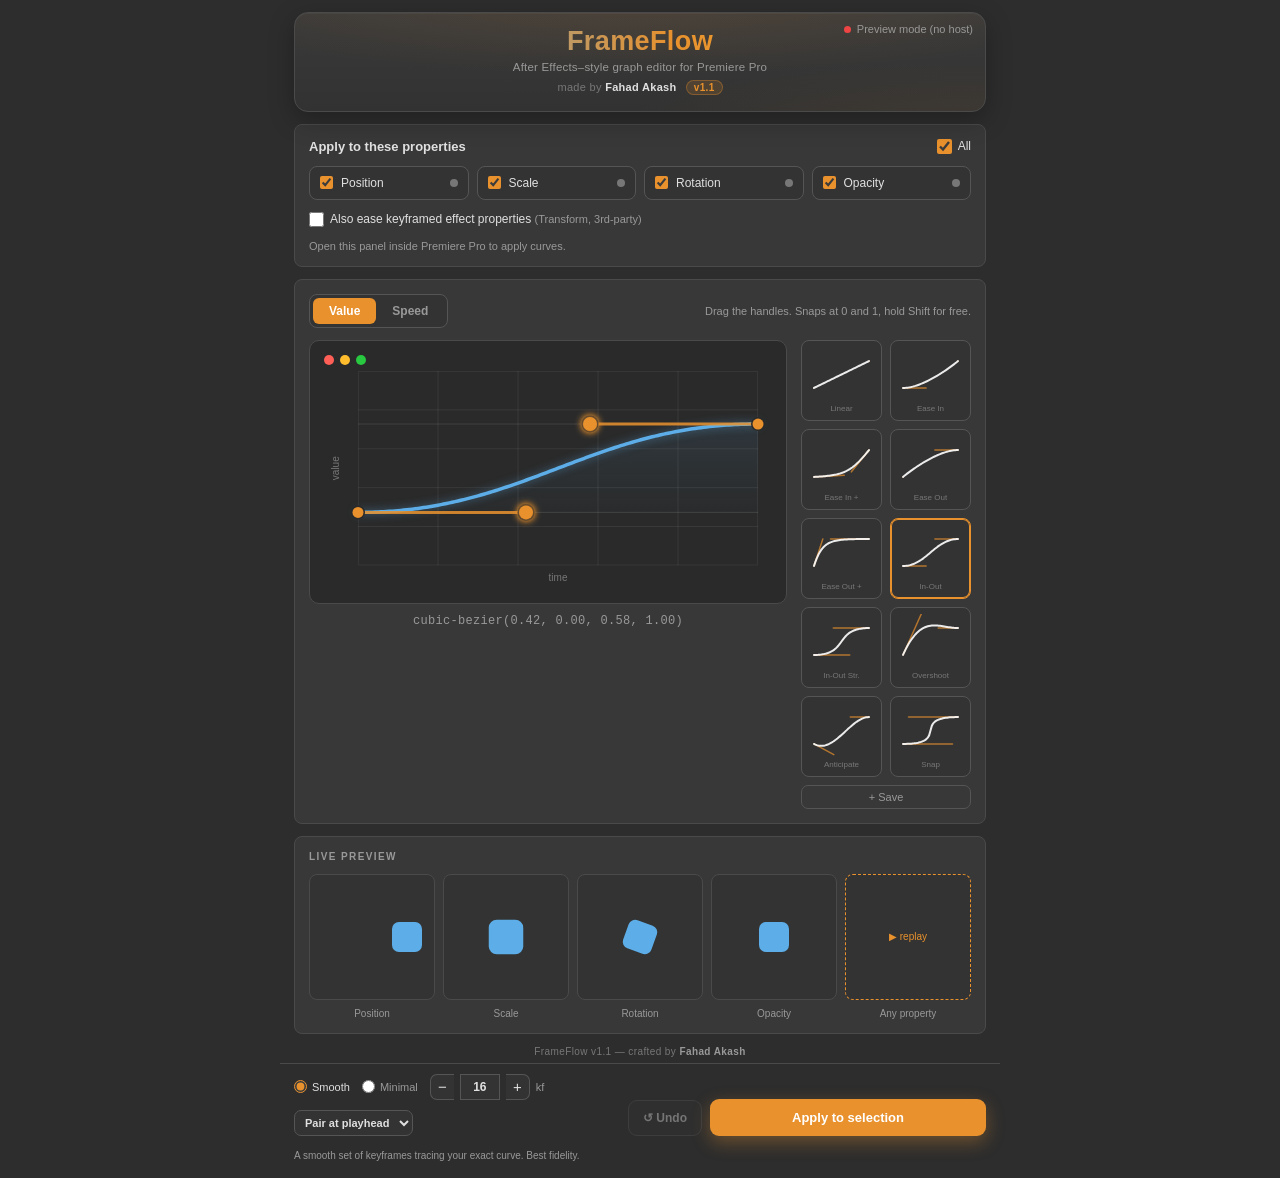
==== commit 550b6d1f: "Redesign UI to match AE-style curve editor and add windows batch installer" ====
--- a/client/index.html
+++ b/client/index.html
@@ -11,7 +11,7 @@
         <!-- Title bar -->
         <header class="hero">
             <span class="status" id="hostStatus" title="Connection to Premiere Pro"><span class="dot"></span> Connecting…</span>
-            <h1 class="hero-title" title="FrameFlow — an After Effects–style value & speed graph editor for Premiere Pro">FrameFlow</h1>
+            <h1 class="hero-title" title="FrameFlow — an After Effects–style value &amp; speed graph editor for Premiere Pro">FrameFlow</h1>
             <p class="hero-sub">After Effects–style graph editor for Premiere Pro</p>
             <p class="hero-meta">made by <b title="Author">Fahad Akash</b> <span class="ver" title="Version 1.1">v1.1</span></p>
         </header>
@@ -36,8 +36,8 @@
             <p class="hint effects-line" id="effectsLine"></p>
         </section>
 
-        <!-- Editor -->
-        <section class="block">
+        <!-- Editor + Presets (side-by-side) -->
+        <section class="block editor-block">
             <div class="row spread">
                 <div class="seg" role="tablist">
                     <button class="seg-btn active" id="tabValue" data-mode="value" title="Value graph: the property's value over time — the ease shape itself.">Value</button>
@@ -46,11 +46,23 @@
                 <span class="hint small">Drag the handles. Snaps at 0 and 1, hold Shift for free.</span>
             </div>
 
-            <div class="graph-wrap" title="Drag the two colored handles to shape the ease. Hold Shift for free movement past 0–1 (overshoot / anticipation).">
-                <canvas id="graph" width="560" height="300"></canvas>
+            <div class="editor-layout">
+                <div class="editor-main">
+                    <div class="graph-wrap" title="Drag the two colored handles to shape the ease. Hold Shift for free movement past 0–1 (overshoot / anticipation).">
+                        <div class="traffic-dots">
+                            <span class="traffic-dot red"></span>
+                            <span class="traffic-dot yellow"></span>
+                            <span class="traffic-dot green"></span>
+                        </div>
+                        <canvas id="graph" width="560" height="300"></canvas>
+                    </div>
+                    <div class="readout" id="readout" title="The ease as a CSS-style cubic-bezier — the four handle coordinates">cubic-bezier(0.42, 0.00, 0.58, 1.00)</div>
+                </div>
+                <div class="preset-sidebar">
+                    <div class="preset-grid" id="presetScroll"></div>
+                    <button class="ghost-btn save-btn" id="savePresetBtn" title="Save the current curve as a reusable preset">+ Save</button>
+                </div>
             </div>
-
-            <div class="readout" id="readout" title="The ease as a CSS-style cubic-bezier — the four handle coordinates">cubic-bezier(0.42, 0.00, 0.58, 1.00)</div>
         </section>
 
         <!-- Live preview -->
@@ -63,15 +75,6 @@
                 <div class="preview-cell" data-preview="opacity" title="Your ease previewed as a fade"><div class="stage"><div class="dot-box" id="pvOpacity"></div></div><span>Opacity</span></div>
                 <div class="preview-cell more" id="replayBtn" title="Replay the preview loop"><div class="stage"><div class="more-badge">▶ replay</div></div><span>Any property</span></div>
             </div>
-        </section>
-
-        <!-- Presets -->
-        <section class="block">
-            <div class="row spread">
-                <div class="section-cap" title="Click a preset to load its curve. Scroll for more.">PRESETS</div>
-                <button class="ghost-btn" id="savePresetBtn" title="Save the current curve as a reusable preset">+ Save current</button>
-            </div>
-            <div class="preset-scroll" id="presetScroll"></div>
         </section>
 
         <div class="credit">FrameFlow v1.1 — crafted by <b>Fahad Akash</b></div>
--- a/client/css/style.css
+++ b/client/css/style.css
@@ -1,20 +1,20 @@
 :root {
-    --bg: #0e1116;
-    --panel: #151a22;
-    --panel-2: #1a212b;
-    --stroke: #232c39;
-    --stroke-2: #2c3644;
-    --text: #e7ecf3;
-    --muted: #7b8798;
-    --muted-2: #5b6675;
-    --accent: #2f6bff;
-    --accent-soft: rgba(47, 107, 255, 0.15);
-    --curve: #3b82f6;
-    --handle-a: #c084fc;
-    --handle-b: #f59e0b;
-    --grid: rgba(255, 255, 255, 0.05);
-    --ok: #22c55e;
-    --radius: 10px;
+    --bg: #2d2d2d;
+    --panel: #383838;
+    --panel-2: #333333;
+    --stroke: #4a4a4a;
+    --stroke-2: #555555;
+    --text: #e0e0e0;
+    --muted: #999999;
+    --muted-2: #777777;
+    --accent: #e8912d;
+    --accent-soft: rgba(232, 145, 45, 0.15);
+    --curve: #5daee8;
+    --handle-a: #e8912d;
+    --handle-b: #e8912d;
+    --grid: rgba(255, 255, 255, 0.07);
+    --ok: #28c840;
+    --radius: 8px;
     --font: -apple-system, BlinkMacSystemFont, "Segoe UI", Roboto, Helvetica, Arial, sans-serif;
 }
 
@@ -42,7 +42,7 @@
     background-clip: content-box;                /* keeps the rounded pill look */
     min-height: 36px;
 }
-::-webkit-scrollbar-thumb:hover { background: #3f4b5e; background-clip: content-box; }
+::-webkit-scrollbar-thumb:hover { background: #666; background-clip: content-box; }
 ::-webkit-scrollbar-thumb:active { background: var(--accent); background-clip: content-box; }
 ::-webkit-scrollbar-corner { background: transparent; }
 
@@ -53,14 +53,14 @@
     position: relative; text-align: center; padding: 14px 10px 16px; margin-bottom: 12px;
     border: 1px solid var(--stroke); border-radius: 14px;
     background:
-        radial-gradient(120% 140% at 50% -20%, rgba(47,107,255,0.16), transparent 60%),
-        radial-gradient(90% 120% at 100% 120%, rgba(192,132,252,0.12), transparent 60%),
-        linear-gradient(180deg, #161c26 0%, #11161e 100%);
+        radial-gradient(120% 140% at 50% -20%, rgba(232,145,45,0.12), transparent 60%),
+        radial-gradient(90% 120% at 100% 120%, rgba(232,145,45,0.08), transparent 60%),
+        linear-gradient(180deg, #3a3a3a 0%, #323232 100%);
     box-shadow: inset 0 1px 0 rgba(255,255,255,0.04), 0 8px 26px rgba(0,0,0,0.28);
 }
 .hero-title {
     font-size: 27px; font-weight: 800; letter-spacing: .4px; line-height: 1.1;
-    background: linear-gradient(92deg, #7db0ff 0%, #c084fc 55%, #f59e0b 120%);
+    background: linear-gradient(92deg, #5daee8 0%, #e8912d 55%, #f5c842 120%);
     -webkit-background-clip: text; background-clip: text; -webkit-text-fill-color: transparent;
 }
 .hero-sub { margin-top: 4px; font-size: 11.5px; color: var(--muted); letter-spacing: .2px; }
@@ -69,7 +69,7 @@
 .hero-meta .ver {
     display: inline-block; margin-left: 6px; padding: 1px 7px; border-radius: 20px;
     font-size: 10px; font-weight: 700; color: var(--accent);
-    background: var(--accent-soft); border: 1px solid rgba(47,107,255,0.35);
+    background: var(--accent-soft); border: 1px solid rgba(232,145,45,0.35);
 }
 .hero .status { position: absolute; top: 10px; right: 12px; }
 .credit {
@@ -110,7 +110,7 @@
     background: var(--panel-2); border: 1px solid var(--stroke-2);
     border-radius: 8px; padding: 9px 10px; transition: border-color .15s, background .15s;
 }
-.prop-chip:hover { border-color: #3a4658; }
+.prop-chip:hover { border-color: #666; }
 .prop-chip input { accent-color: var(--accent); }
 .prop-chip span { font-size: 12px; flex: 1; }
 
@@ -126,7 +126,7 @@
 .anykeyed { margin-top: 12px; }
 .anykeyed span { font-size: 12px; color: var(--text); }
 .anykeyed em { font-style: normal; color: var(--muted); font-size: 11px; }
-.effects-line { margin-top: 6px; color: var(--handle-a); font-size: 11px; }
+.effects-line { margin-top: 6px; color: var(--accent); font-size: 11px; }
 .effects-line:empty { display: none; }
 
 /* Segmented control */
@@ -138,20 +138,99 @@
 }
 .seg-btn.active { background: var(--accent); color: #fff; }
 
+/* ---- Editor Layout: graph + preset sidebar side-by-side ---- */
+.editor-layout {
+    display: flex;
+    gap: 14px;
+    margin-top: 12px;
+}
+.editor-main {
+    flex: 1 1 0;
+    min-width: 0;
+}
+
 /* Graph */
 .graph-wrap {
-    margin-top: 12px; border: 1px solid var(--stroke); border-radius: 12px; padding: 8px;
-    background:
-        radial-gradient(120% 90% at 15% 0%, rgba(47,107,255,0.10), transparent 55%),
-        radial-gradient(120% 90% at 100% 100%, rgba(192,132,252,0.08), transparent 55%),
-        linear-gradient(180deg, #141a24 0%, #10151d 100%);
-    box-shadow: inset 0 1px 0 rgba(255,255,255,0.03), 0 8px 24px rgba(0,0,0,0.25);
+    border: 1px solid var(--stroke); border-radius: 10px; padding: 8px;
+    background: #2a2a2a;
+    position: relative;
 }
 #graph { width: 100%; height: auto; display: block; cursor: crosshair; touch-action: none; }
 .readout {
     margin-top: 10px; font-family: "SF Mono", "Cascadia Code", Consolas, monospace;
     font-size: 12px; color: var(--muted); text-align: center; letter-spacing: .3px;
 }
+
+/* Traffic light dots (decorative, matches reference) */
+.traffic-dots {
+    position: absolute;
+    top: 14px;
+    left: 14px;
+    display: flex;
+    gap: 6px;
+    z-index: 2;
+}
+.traffic-dot {
+    width: 10px;
+    height: 10px;
+    border-radius: 50%;
+}
+.traffic-dot.red { background: #ff5f57; }
+.traffic-dot.yellow { background: #ffbd2e; }
+.traffic-dot.green { background: #28c840; }
+
+/* ---- Preset Sidebar (2×2 grid beside the graph) ---- */
+.preset-sidebar {
+    flex: 0 0 auto;
+    display: flex;
+    flex-direction: column;
+    gap: 8px;
+    width: 170px;
+}
+.preset-grid {
+    display: grid;
+    grid-template-columns: 1fr 1fr;
+    gap: 8px;
+    overflow-y: auto;
+    flex: 1;
+    min-height: 0;
+    align-content: start;
+}
+.preset-sidebar .save-btn {
+    text-align: center;
+}
+
+/* Preset cards (square thumbnails) */
+.preset {
+    background: var(--panel-2);
+    border: 1px solid var(--stroke-2);
+    border-radius: 8px;
+    padding: 6px;
+    cursor: pointer;
+    display: flex;
+    flex-direction: column;
+    align-items: center;
+    aspect-ratio: 1;
+    transition: border-color .15s;
+    position: relative;
+    overflow: hidden;
+}
+.preset:hover { border-color: var(--accent); }
+.preset.active { border-color: var(--accent); box-shadow: 0 0 0 1px var(--accent) inset; }
+.preset canvas { width: 100%; display: block; flex: 1; min-height: 0; }
+.preset span {
+    font-size: 8px; color: var(--muted-2); white-space: nowrap;
+    overflow: hidden; text-overflow: ellipsis; max-width: 100%;
+    margin-top: 2px; line-height: 1.2;
+}
+.preset .del { position: absolute; top: 2px; right: 4px; color: var(--muted-2); font-size: 12px; display: none; }
+.preset:hover .del { display: block; }
+
+.ghost-btn {
+    background: transparent; border: 1px solid var(--stroke-2); color: var(--muted);
+    border-radius: 7px; padding: 5px 10px; font-size: 11px; cursor: pointer; font-family: var(--font);
+}
+.ghost-btn:hover { color: var(--text); border-color: #666; }
 
 /* Live preview */
 .preview-row { display: grid; grid-template-columns: repeat(auto-fit, minmax(64px, 1fr)); gap: 8px; margin-top: 12px; }
@@ -163,29 +242,8 @@
     display: flex; align-items: center; justify-content: center;
 }
 .dot-box { width: 30px; height: 30px; border-radius: 7px; background: var(--curve); }
-.preview-cell.more .stage { border-style: dashed; border-color: var(--handle-a); }
-.more-badge { font-size: 10px; color: var(--handle-a); cursor: pointer; }
-
-/* Presets */
-.preset-scroll { display: flex; gap: 8px; overflow-x: auto; padding: 12px 2px 6px; }
-.preset {
-    flex: 0 0 auto; width: 78px; background: var(--panel-2);
-    border: 1px solid var(--stroke-2); border-radius: 8px; padding: 8px; cursor: pointer;
-    display: flex; flex-direction: column; gap: 6px; align-items: center; transition: border-color .15s;
-    position: relative;
-}
-.preset:hover { border-color: var(--accent); }
-.preset.active { border-color: var(--accent); box-shadow: 0 0 0 1px var(--accent) inset; }
-.preset canvas { width: 100%; height: 40px; display: block; }
-.preset span { font-size: 10px; color: var(--muted); white-space: nowrap; overflow: hidden; text-overflow: ellipsis; max-width: 100%; }
-.preset .del { position: absolute; top: 2px; right: 4px; color: var(--muted-2); font-size: 12px; display: none; }
-.preset:hover .del { display: block; }
-
-.ghost-btn {
-    background: transparent; border: 1px solid var(--stroke-2); color: var(--muted);
-    border-radius: 7px; padding: 5px 10px; font-size: 11px; cursor: pointer; font-family: var(--font);
-}
-.ghost-btn:hover { color: var(--text); border-color: #3a4658; }
+.preview-cell.more .stage { border-style: dashed; border-color: var(--accent); }
+.more-badge { font-size: 10px; color: var(--accent); cursor: pointer; }
 
 /* Apply bar */
 .applybar {
@@ -245,7 +303,7 @@
 .apply-btn {
     background: var(--accent); color: #fff; border: none; border-radius: 9px;
     padding: 11px 20px; font-size: 13px; font-weight: 700; cursor: pointer; font-family: var(--font);
-    box-shadow: 0 6px 18px rgba(47,107,255,.35); white-space: nowrap; flex: 1 1 auto;
+    box-shadow: 0 6px 18px rgba(232,145,45,.35); white-space: nowrap; flex: 1 1 auto;
 }
 .undo-btn { white-space: nowrap; flex: 0 0 auto; }
 .apply-actions { display: flex; align-items: center; gap: 8px; flex: 1 1 auto; justify-content: flex-end; }
@@ -264,7 +322,7 @@
 /* Toast — slides down from the top, always fully visible, above everything */
 .toast {
     position: fixed; top: 12px; left: 50%; transform: translateX(-50%) translateY(-18px);
-    background: #0b0e13; border: 1px solid var(--stroke-2); color: var(--text);
+    background: #1a1a1a; border: 1px solid var(--stroke-2); color: var(--text);
     padding: 10px 16px; border-radius: 9px; font-size: 12px; line-height: 1.35;
     opacity: 0; pointer-events: none; z-index: 200;
     transition: opacity .2s, transform .2s; max-width: calc(100% - 24px); text-align: center;
@@ -274,7 +332,12 @@
 .toast.err { border-color: #ef4444; }
 .toast.ok { border-color: var(--ok); }
 
-/* ---- Responsive: keep everything intact when the panel gets narrow ---- */
+/* ---- Responsive: sidebar stacks below on narrow panels ---- */
+@media (max-width: 520px) {
+    .editor-layout { flex-direction: column; }
+    .preset-sidebar { width: 100%; }
+    .preset-grid { grid-template-columns: repeat(4, 1fr); max-height: none; }
+}
 @media (max-width: 420px) {
     #app { padding: 10px 10px 8px; }
     .block { padding: 12px; }
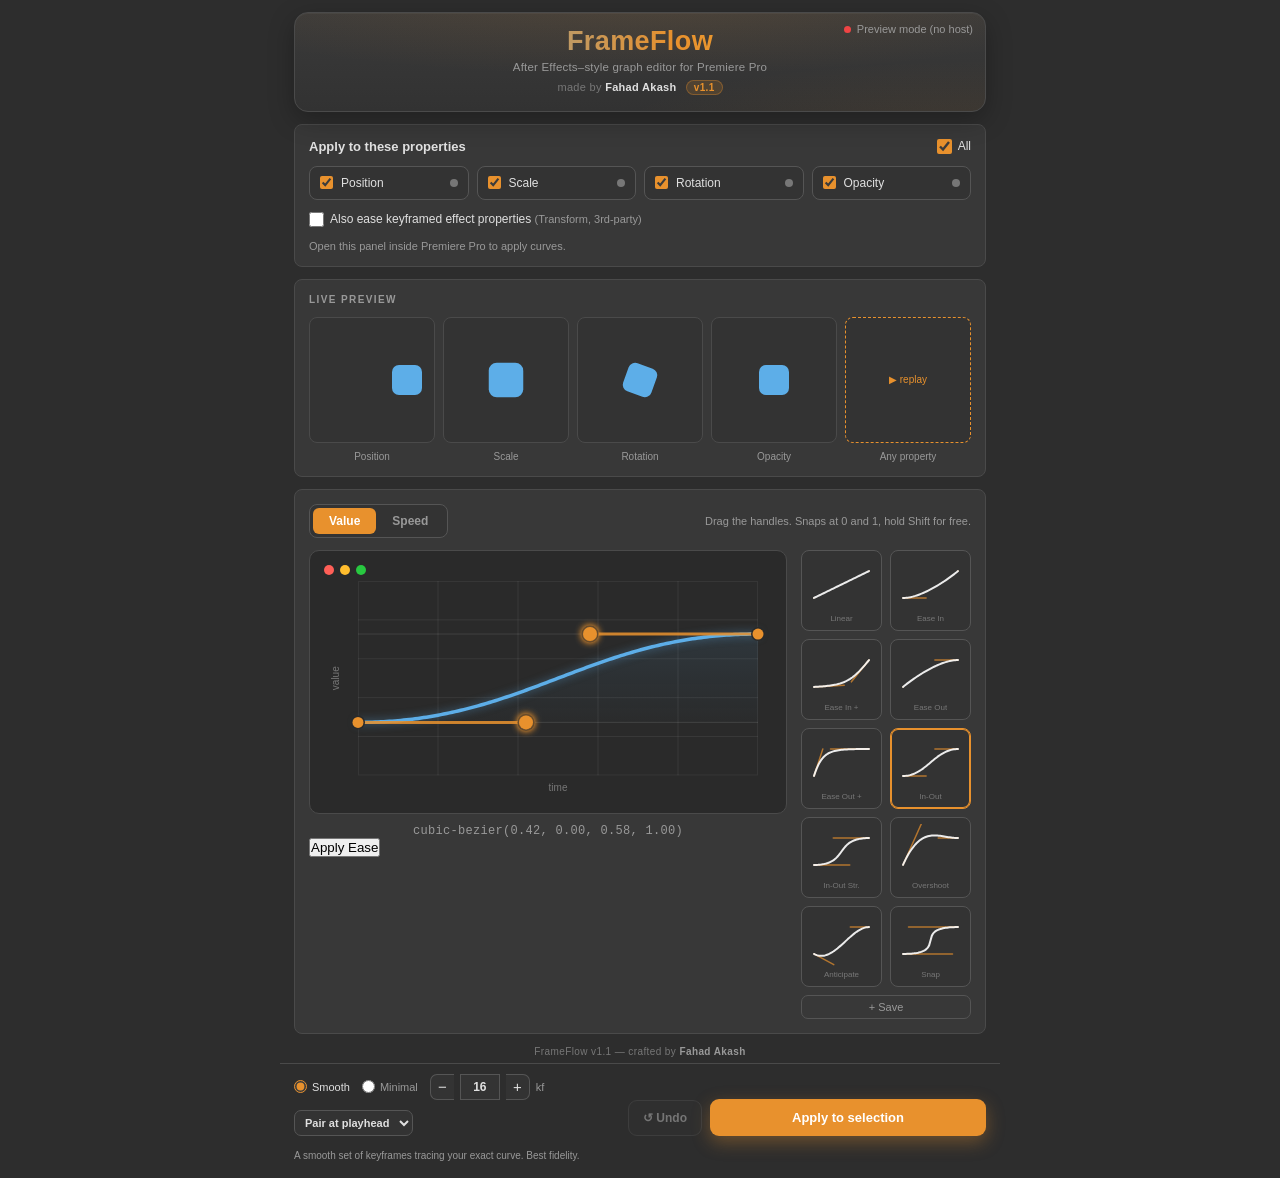
==== commit 1977bd0e: "Move Live Preview section above Curve Editor section" ====
--- a/client/index.html
+++ b/client/index.html
@@ -36,6 +36,18 @@
             <p class="hint effects-line" id="effectsLine"></p>
         </section>
 
+        <!-- Live preview -->
+        <section class="block">
+            <div class="section-cap" title="A live loop of your current ease applied to each property type">LIVE PREVIEW</div>
+            <div class="preview-row">
+                <div class="preview-cell" data-preview="position" title="Your ease previewed as movement"><div class="stage"><div class="dot-box" id="pvPosition"></div></div><span>Position</span></div>
+                <div class="preview-cell" data-preview="scale" title="Your ease previewed as scaling"><div class="stage"><div class="dot-box" id="pvScale"></div></div><span>Scale</span></div>
+                <div class="preview-cell" data-preview="rotation" title="Your ease previewed as rotation"><div class="stage"><div class="dot-box" id="pvRotation"></div></div><span>Rotation</span></div>
+                <div class="preview-cell" data-preview="opacity" title="Your ease previewed as a fade"><div class="stage"><div class="dot-box" id="pvOpacity"></div></div><span>Opacity</span></div>
+                <div class="preview-cell more" id="replayBtn" title="Replay the preview loop"><div class="stage"><div class="more-badge">▶ replay</div></div><span>Any property</span></div>
+            </div>
+        </section>
+
         <!-- Editor + Presets (side-by-side) -->
         <section class="block editor-block">
             <div class="row spread">
@@ -57,23 +69,14 @@
                         <canvas id="graph" width="560" height="300"></canvas>
                     </div>
                     <div class="readout" id="readout" title="The ease as a CSS-style cubic-bezier — the four handle coordinates">cubic-bezier(0.42, 0.00, 0.58, 1.00)</div>
+                    <div class="editor-actions">
+                        <button class="apply-btn-main" id="applyBtnMain" title="Apply the ease onto the selected clip's properties">Apply Ease</button>
+                    </div>
                 </div>
                 <div class="preset-sidebar">
                     <div class="preset-grid" id="presetScroll"></div>
                     <button class="ghost-btn save-btn" id="savePresetBtn" title="Save the current curve as a reusable preset">+ Save</button>
                 </div>
-            </div>
-        </section>
-
-        <!-- Live preview -->
-        <section class="block">
-            <div class="section-cap" title="A live loop of your current ease applied to each property type">LIVE PREVIEW</div>
-            <div class="preview-row">
-                <div class="preview-cell" data-preview="position" title="Your ease previewed as movement"><div class="stage"><div class="dot-box" id="pvPosition"></div></div><span>Position</span></div>
-                <div class="preview-cell" data-preview="scale" title="Your ease previewed as scaling"><div class="stage"><div class="dot-box" id="pvScale"></div></div><span>Scale</span></div>
-                <div class="preview-cell" data-preview="rotation" title="Your ease previewed as rotation"><div class="stage"><div class="dot-box" id="pvRotation"></div></div><span>Rotation</span></div>
-                <div class="preview-cell" data-preview="opacity" title="Your ease previewed as a fade"><div class="stage"><div class="dot-box" id="pvOpacity"></div></div><span>Opacity</span></div>
-                <div class="preview-cell more" id="replayBtn" title="Replay the preview loop"><div class="stage"><div class="more-badge">▶ replay</div></div><span>Any property</span></div>
             </div>
         </section>
 
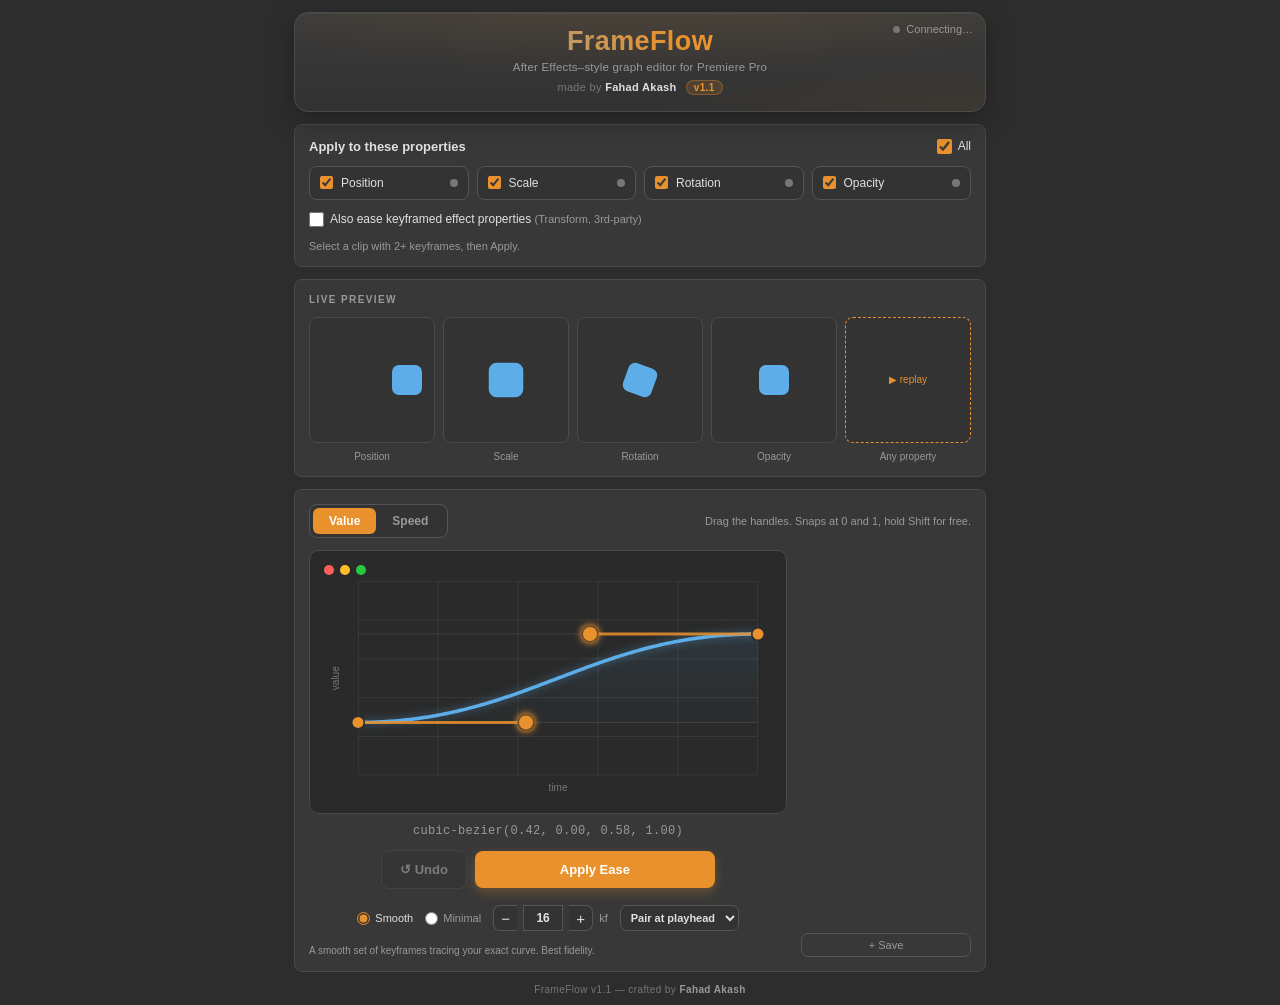
==== commit 9878ab8f: "Move apply-mode options directly below the Apply/Undo buttons and remove footer" ====
--- a/client/index.html
+++ b/client/index.html
@@ -70,7 +70,25 @@
                     </div>
                     <div class="readout" id="readout" title="The ease as a CSS-style cubic-bezier — the four handle coordinates">cubic-bezier(0.42, 0.00, 0.58, 1.00)</div>
                     <div class="editor-actions">
+                        <button class="undo-btn" id="undoBtn" title="Restore properties to how they were before the last Apply (Ctrl+Z)" disabled>↺ Undo</button>
                         <button class="apply-btn-main" id="applyBtnMain" title="Apply the ease onto the selected clip's properties">Apply Ease</button>
+                    </div>
+                    <div class="apply-mode">
+                        <label class="radio" title="Traces your exact curve with a smooth set of keyframes (~16). Best fidelity. Recommended."><input type="radio" name="applyMode" value="smooth" data-density="16" checked /><span>Smooth</span></label>
+                        <label class="radio" title="Traces your curve with only a few keyframes (~6). Cleaner &amp; lighter, still accurate — and it always applies."><input type="radio" name="applyMode" value="minimal" data-density="6" /><span>Minimal</span></label>
+                        <span class="dens" id="densWrap">
+                            <button class="step" id="densMinus" type="button" tabindex="-1" aria-label="Fewer keyframes" title="Fewer keyframes">&minus;</button>
+                            <input id="densInput" type="number" min="3" max="120" value="16" title="How many keyframes to bake — fewer is cleaner, more is smoother" />
+                            <button class="step" id="densPlus" type="button" tabindex="-1" aria-label="More keyframes" title="More keyframes">+</button>
+                            <span class="dens-label" title="keyframes">kf</span>
+                        </span>
+                        <select class="segsel" id="segMode" title="Which pair of YOUR keyframes to bake between. Keyframes FrameFlow baked earlier are not counted as pairs — only the ones you placed by hand.">
+                            <option value="playhead" selected>Pair at playhead</option>
+                            <option value="last">Newest pair</option>
+                            <option value="first">First pair</option>
+                            <option value="all">Every pair</option>
+                        </select>
+                        <span class="mode-caption" id="modeCaption"></span>
                     </div>
                 </div>
                 <div class="preset-sidebar">
@@ -82,31 +100,6 @@
 
         <div class="credit">FrameFlow v1.1 — crafted by <b>Fahad Akash</b></div>
 
-        <!-- Apply bar -->
-        <footer class="applybar">
-            <div class="apply-mode">
-                <label class="radio" title="Traces your exact curve with a smooth set of keyframes (~16). Best fidelity. Recommended."><input type="radio" name="applyMode" value="smooth" data-density="16" checked /><span>Smooth</span></label>
-                <label class="radio" title="Traces your curve with only a few keyframes (~6). Cleaner &amp; lighter, still accurate — and it always applies."><input type="radio" name="applyMode" value="minimal" data-density="6" /><span>Minimal</span></label>
-                <span class="dens" id="densWrap">
-                    <button class="step" id="densMinus" type="button" tabindex="-1" aria-label="Fewer keyframes" title="Fewer keyframes">&minus;</button>
-                    <input id="densInput" type="number" min="3" max="120" value="16" title="How many keyframes to bake — fewer is cleaner, more is smoother" />
-                    <button class="step" id="densPlus" type="button" tabindex="-1" aria-label="More keyframes" title="More keyframes">+</button>
-                    <span class="dens-label" title="keyframes">kf</span>
-                </span>
-                <select class="segsel" id="segMode" title="Which pair of YOUR keyframes to bake between. Keyframes FrameFlow baked earlier are not counted as pairs — only the ones you placed by hand.">
-                    <option value="playhead" selected>Pair at playhead</option>
-                    <option value="last">Newest pair</option>
-                    <option value="first">First pair</option>
-                    <option value="all">Every pair</option>
-                </select>
-                <span class="mode-caption" id="modeCaption"></span>
-            </div>
-            <div class="apply-actions">
-                <button class="undo-btn" id="undoBtn" title="Restore properties to how they were before the last Apply (Ctrl+Z)" disabled>↺ Undo</button>
-                <button class="apply-btn" id="applyBtn" title="Bake the ease onto the selected clip's ticked properties, between the keyframe pair chosen on the left">Apply to selection</button>
-            </div>
-        </footer>
-
         <div class="toast" id="toast"></div>
     </div>
 
--- a/client/css/style.css
+++ b/client/css/style.css
@@ -160,6 +160,40 @@
     margin-top: 10px; font-family: "SF Mono", "Cascadia Code", Consolas, monospace;
     font-size: 12px; color: var(--muted); text-align: center; letter-spacing: .3px;
 }
+.editor-actions {
+    display: flex;
+    justify-content: center;
+    align-items: center;
+    gap: 8px;
+    margin-top: 12px;
+}
+.apply-btn-main {
+    background: var(--accent);
+    color: #fff;
+    border: none;
+    border-radius: 8px;
+    padding: 11px 28px;
+    font-size: 13px;
+    font-weight: 700;
+    cursor: pointer;
+    font-family: var(--font);
+    box-shadow: 0 4px 12px rgba(232, 145, 45, 0.3);
+    transition: background 0.15s, transform 0.1s, opacity 0.15s;
+    width: 100%;
+    max-width: 240px;
+    text-align: center;
+}
+.apply-btn-main:hover:not(:disabled) {
+    filter: brightness(1.18);
+}
+.apply-btn-main:active:not(:disabled) {
+    transform: translateY(1px);
+}
+.apply-btn-main:disabled {
+    opacity: 0.5;
+    cursor: not-allowed;
+    box-shadow: none;
+}
 
 /* Traffic light dots (decorative, matches reference) */
 .traffic-dots {
@@ -245,15 +279,16 @@
 .preview-cell.more .stage { border-style: dashed; border-color: var(--accent); }
 .more-badge { font-size: 10px; color: var(--accent); cursor: pointer; }
 
-/* Apply bar */
-.applybar {
-    position: sticky; bottom: 0; z-index: 5;
-    background: var(--bg); border-top: 1px solid var(--stroke);
-    margin: 6px -14px 0; padding: 10px 14px calc(8px + env(safe-area-inset-bottom, 0px));
-    display: flex; align-items: center; justify-content: space-between; gap: 10px; flex-wrap: wrap;
-}
-.range-opt { font-size: 11px; }
-.apply-mode { display: flex; align-items: center; gap: 10px 12px; font-size: 11px; flex-wrap: wrap; flex: 1 1 200px; min-width: 0; }
+.apply-mode {
+    display: flex;
+    align-items: center;
+    justify-content: center;
+    gap: 10px 12px;
+    font-size: 11px;
+    flex-wrap: wrap;
+    margin-top: 16px;
+    width: 100%;
+}
 .radio { display: inline-flex; align-items: center; gap: 5px; cursor: pointer; color: var(--muted); }
 .radio input { accent-color: var(--accent); }
 .radio input:checked + span { color: var(--text); }
@@ -300,24 +335,15 @@
     border-radius: 5px; padding: 1px 6px; margin-left: 2px;
 }
 .ease-type.linear { color: var(--muted); background: transparent; border: 1px solid var(--stroke-2); }
-.apply-btn {
-    background: var(--accent); color: #fff; border: none; border-radius: 9px;
-    padding: 11px 20px; font-size: 13px; font-weight: 700; cursor: pointer; font-family: var(--font);
-    box-shadow: 0 6px 18px rgba(232,145,45,.35); white-space: nowrap; flex: 1 1 auto;
-}
-.undo-btn { white-space: nowrap; flex: 0 0 auto; }
-.apply-actions { display: flex; align-items: center; gap: 8px; flex: 1 1 auto; justify-content: flex-end; }
 .undo-btn {
+    white-space: nowrap;
     background: var(--panel-2); color: var(--text); border: 1px solid var(--stroke-2);
-    border-radius: 9px; padding: 10px 14px; font-size: 12px; font-weight: 600;
+    border-radius: 8px; padding: 11px 18px; font-size: 13px; font-weight: 600;
     cursor: pointer; font-family: var(--font); transition: border-color .15s, color .15s;
 }
 .undo-btn:hover:not(:disabled) { border-color: var(--accent); color: #fff; }
 .undo-btn:active:not(:disabled) { transform: translateY(1px); }
 .undo-btn:disabled { opacity: .4; cursor: not-allowed; }
-.apply-btn:hover { filter: brightness(1.08); }
-.apply-btn:active { transform: translateY(1px); }
-.apply-btn:disabled { opacity: .5; cursor: not-allowed; box-shadow: none; }
 
 /* Toast — slides down from the top, always fully visible, above everything */
 .toast {
